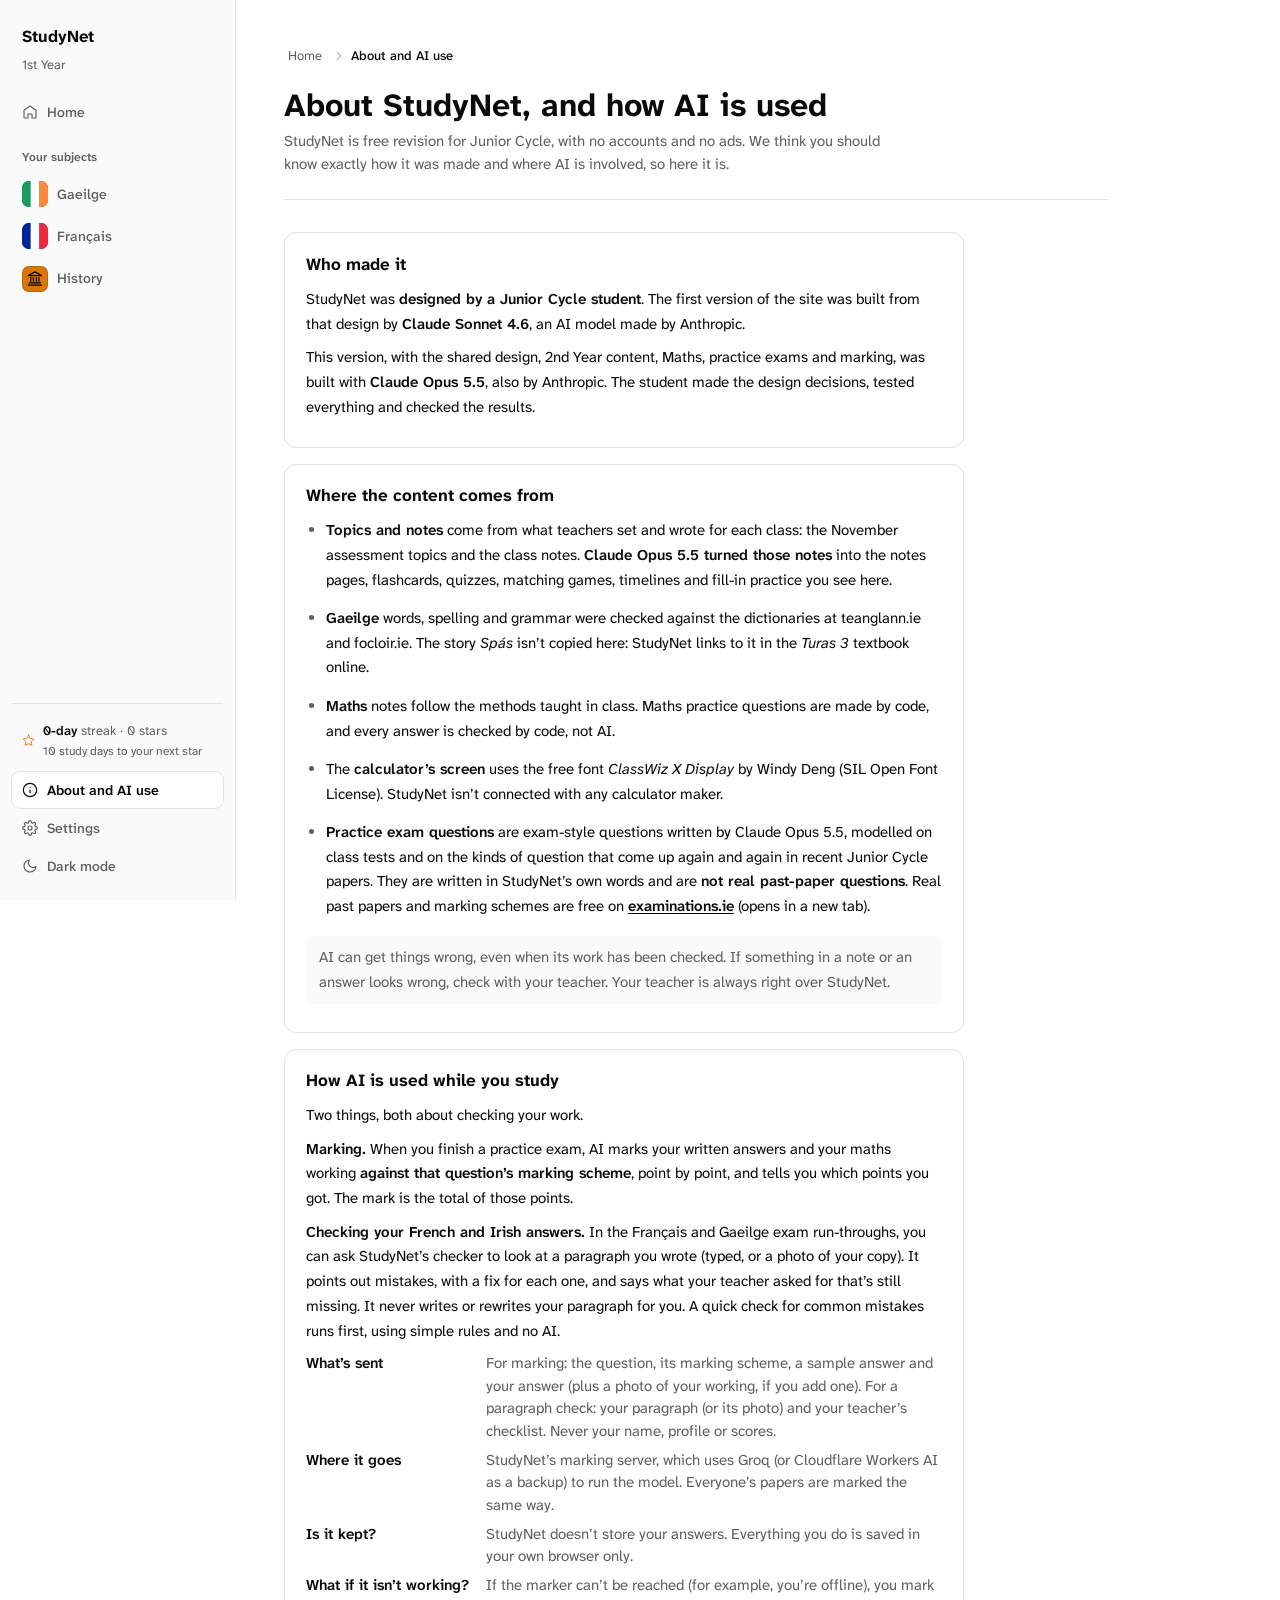
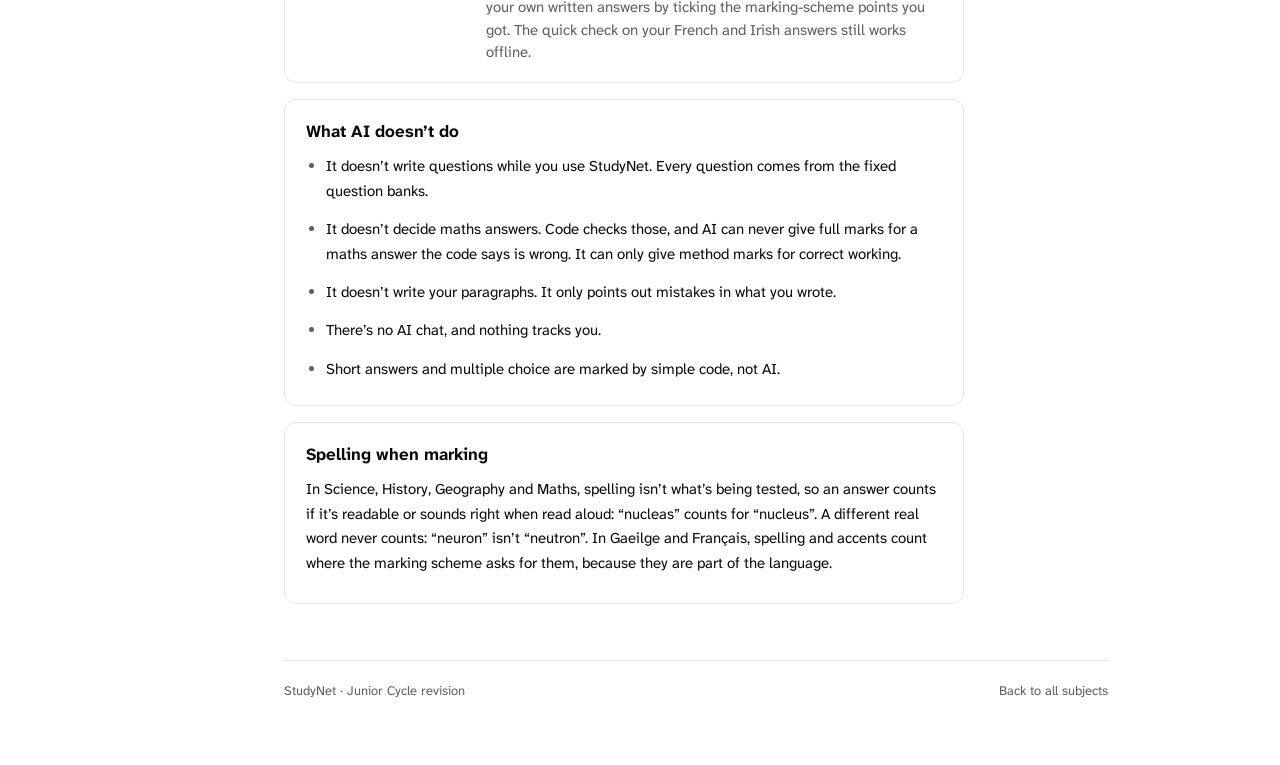
==== about.html @ ca3cd3a5 "Practice: clearing a box forgets its saved answer; clearer binse tosaigh hint Co-Authored-By: Claude" ====
<!DOCTYPE html>
<html lang="en">
<head>
<meta charset="UTF-8">
<meta name="viewport" content="width=device-width,initial-scale=1,viewport-fit=cover">
<title>About and AI use · StudyNet</title>
<meta name="description" content="Who made StudyNet, where its content comes from, and exactly how AI was and is used.">
<link rel="manifest" href="manifest.json">
<link rel="icon" type="image/png" sizes="192x192" href="icons/icon-192.png">
<link rel="apple-touch-icon" href="icons/apple-touch-icon.png">
<meta name="theme-color" content="#ffffff">
<meta name="apple-mobile-web-app-capable" content="yes">
<meta name="apple-mobile-web-app-status-bar-style" content="default">
<link rel="preconnect" href="https://fonts.googleapis.com">
<link rel="preconnect" href="https://fonts.gstatic.com" crossorigin>
<link href="https://fonts.googleapis.com/css2?family=Atkinson+Hyperlegible+Next:wght@400..700&display=swap" rel="stylesheet">
<link rel="stylesheet" href="app.css?v=44">
<script src="shared.js?v=44"></script>
</head>
<body>
<noscript><p style="padding:2rem">StudyNet needs JavaScript to run.</p></noscript>
<main class="main" id="main"><div class="page">
  <nav class="crumbs" aria-label="Breadcrumb"><a href="index.html">Home</a><svg class="icon sep" aria-hidden="true"><use href="#i-chevron-right"/></svg><span aria-current="page">About and AI use</span></nav>
  <header class="ph"><h1>About StudyNet, and how AI is used</h1>
    <p>StudyNet is free revision for Junior Cycle, with no accounts and no ads. We think you should know exactly how it was made and where AI is involved, so here it is.</p></header>

  <div class="notes about">
    <section class="note"><h2>Who made it</h2>
      <p>StudyNet was <b>designed by a Junior Cycle student</b>. The first version of the site was built from that design by <b>Claude Sonnet 4.6</b>, an AI model made by Anthropic.</p>
      <p>This version, with the shared design, 2nd Year content, Maths, practice exams and marking, was built with <b>Claude Opus 5.5</b>, also by Anthropic. The student made the design decisions, tested everything and checked the results.</p>
    </section>

    <section class="note"><h2>Where the content comes from</h2>
      <ul>
        <li><b>Topics and notes</b> come from what teachers set and wrote for each class: the November assessment topics and the class notes. <b>Claude Opus 5.5 turned those notes</b> into the notes pages, flashcards, quizzes, matching games, timelines and fill-in practice you see here.</li>
        <li><b>Gaeilge</b> words, spelling and grammar were checked against the dictionaries at teanglann.ie and focloir.ie. The story <i>Spás</i> isn’t copied here: StudyNet links to it in the <i>Turas 3</i> textbook online.</li>
        <li><b>Maths</b> notes follow the methods taught in class. Maths practice questions are made by code, and every answer is checked by code, not AI.</li>
        <li>The <b>calculator’s screen</b> uses the free font <i>ClassWiz X Display</i> by Windy Deng (SIL Open Font License). StudyNet isn’t connected with any calculator maker.</li>
        <li><b>Practice exam questions</b> are exam-style questions written by Claude Opus 5.5, modelled on class tests and on the kinds of question that come up again and again in recent Junior Cycle papers. They are written in StudyNet’s own words and are <b>not real past-paper questions</b>. Real past papers and marking schemes are free on <a href="https://www.examinations.ie/exammaterialarchive/" target="_blank" rel="noopener">examinations.ie</a> (opens in a new tab).</li>
      </ul>
      <p class="tip">AI can get things wrong, even when its work has been checked. If something in a note or an answer looks wrong, check with your teacher. Your teacher is always right over StudyNet.</p>
    </section>

    <section class="note"><h2>How AI is used while you study</h2>
      <p>Two things, both about checking your work.</p>
      <p><b>Marking.</b> When you finish a practice exam, AI marks your written answers and your maths working <b>against that question’s marking scheme</b>, point by point, and tells you which points you got. The mark is the total of those points.</p>
      <p><b>Checking your French and Irish answers.</b> In the Français and Gaeilge exam run-throughs, you can ask StudyNet’s checker to look at a paragraph you wrote (typed, or a photo of your copy). It points out mistakes, with a fix for each one, and says what your teacher asked for that’s still missing. It never writes or rewrites your paragraph for you. A quick check for common mistakes runs first, using simple rules and no AI.</p>
      <dl class="kv">
        <dt>What’s sent</dt><dd>For marking: the question, its marking scheme, a sample answer and your answer (plus a photo of your working, if you add one). For a paragraph check: your paragraph (or its photo) and your teacher’s checklist. Never your name, profile or scores.</dd>
        <dt>Where it goes</dt><dd>StudyNet’s marking server, which uses Groq (or Cloudflare Workers AI as a backup) to run the model. Everyone’s papers are marked the same way.</dd>
        <dt>Is it kept?</dt><dd>StudyNet doesn’t store your answers. Everything you do is saved in your own browser only.</dd>
        <dt>What if it isn’t working?</dt><dd>If the marker can’t be reached (for example, you’re offline), you mark your own written answers by ticking the marking-scheme points you got. The quick check on your French and Irish answers still works offline.</dd>
      </dl>
    </section>

    <section class="note"><h2>What AI doesn’t do</h2>
      <ul>
        <li>It doesn’t write questions while you use StudyNet. Every question comes from the fixed question banks.</li>
        <li>It doesn’t decide maths answers. Code checks those, and AI can never give full marks for a maths answer the code says is wrong. It can only give method marks for correct working.</li>
        <li>It doesn’t write your paragraphs. It only points out mistakes in what you wrote.</li>
        <li>There’s no AI chat, and nothing tracks you.</li>
        <li>Short answers and multiple choice are marked by simple code, not AI.</li>
      </ul>
    </section>

    <section class="note"><h2>Spelling when marking</h2>
      <p>In Science, History, Geography and Maths, spelling isn’t what’s being tested, so an answer counts if it’s readable or sounds right when read aloud: “nucleas” counts for “nucleus”. A different real word never counts: “neuron” isn’t “neutron”. In Gaeilge and Français, spelling and accents count where the marking scheme asks for them, because they are part of the language.</p>
    </section>
  </div>

  <footer class="foot"><span>StudyNet · Junior Cycle revision</span><a href="index.html">Back to all subjects</a></footer>
</div></main>
<script>
  SN.mountShell('about');
</script>
</body>
</html>
---- app.css ----
/* StudyNet — the one stylesheet for every page.
   Monochrome UI with one colour per subject, Atkinson Hyperlegible Next, light + dark. Smallest text is .75rem (12px).
   Sections: tokens · base · shell · page header · rows · controls · activities · dialogs · responsive */

/* ── Tokens ──────────────────────────────────────────────────── */
:root{
  --bg:#fff;--fg:#0a0a0a;--muted:#5f5f5f;--border:#e4e4e4;--hover:#f4f4f4;--panel:#fafafa;
  --star:#f97316;--danger:#a30000;--line:#8c8c8c;
  --radius:8px;--radius-lg:12px;
  --font:"Atkinson Hyperlegible Next","Atkinson Hyperlegible",system-ui,-apple-system,"Segoe UI",sans-serif;
  --sc:var(--fg);--sc-ink:var(--bg);--sc-line:var(--sc);
  --sb:236px;
  color-scheme:light;
}
@media(prefers-color-scheme:dark){:root{
  --bg:#000;--fg:#f5f5f5;--muted:#9a9a9a;--border:#2a2a2a;--hover:#161616;--panel:#101010;--danger:#ff8a80;--line:#6e6e6e;color-scheme:dark;
}}
html.theme-light{--bg:#fff;--fg:#0a0a0a;--muted:#5f5f5f;--border:#e4e4e4;--hover:#f4f4f4;--panel:#fafafa;--danger:#a30000;--line:#8c8c8c;color-scheme:light;}
html.theme-dark{--bg:#000;--fg:#f5f5f5;--muted:#9a9a9a;--border:#2a2a2a;--hover:#161616;--panel:#101010;--danger:#ff8a80;--line:#6e6e6e;color-scheme:dark;}

/* ── Base ────────────────────────────────────────────────────── */
*,*::before,*::after{box-sizing:border-box;margin:0;padding:0;}
html{-webkit-text-size-adjust:100%;}
body{font-family:var(--font);background:var(--bg);color:var(--fg);min-height:100vh;display:flex;font-size:1rem;line-height:1.5;
  -webkit-font-smoothing:antialiased;}
button,input,select{font:inherit;color:inherit;}
button{cursor:pointer;background:none;border:none;}
a{color:inherit;text-decoration:none;}
::selection{background:var(--fg);color:var(--bg);}
.hidden{display:none!important;}
.sr-only{position:absolute;width:1px;height:1px;overflow:hidden;clip:rect(0 0 0 0);white-space:nowrap;}
.icon{width:1em;height:1em;display:inline-block;vertical-align:-.125em;flex-shrink:0;}
.ico{width:1em;height:1em;display:inline-block;vertical-align:-.15em;flex-shrink:0;fill:none;stroke:currentColor;stroke-width:2;stroke-linecap:round;stroke-linejoin:round;}
.num{font-variant-numeric:tabular-nums;}
a:focus-visible,button:focus-visible,[role="button"]:focus-visible,[tabindex]:focus-visible,select:focus-visible,input[type="checkbox"]:focus-visible{
  outline:2px solid var(--fg);outline-offset:2px;border-radius:var(--radius);}
.row:focus-visible,.tab:focus-visible{outline-offset:-3px;}
.overlay.full .dialog{padding:4px;}
@media(prefers-reduced-motion:reduce){*,*::before,*::after{animation-duration:.01ms!important;animation-iteration-count:1!important;transition-duration:.01ms!important;scroll-behavior:auto!important;}}

/* ── Shell: sidebar (desktop) + top bar (mobile) ────────────── */
.sb{width:var(--sb);flex-shrink:0;position:sticky;top:0;height:100vh;overflow-y:auto;
  background:var(--panel);border-right:1px solid var(--border);display:flex;flex-direction:column;padding:1.25rem .75rem 1rem;}
.sb-logo{display:block;font-weight:700;font-size:1.05rem;padding:.25rem .6rem;}
.sb-meta{font-size:.8125rem;color:var(--muted);padding:0 .6rem;margin-top:.1rem;}
.sb-nav{display:flex;flex-direction:column;gap:2px;margin-top:1.25rem;}
.sb-label{font-size:.75rem;font-weight:600;color:var(--muted);padding:1rem .6rem .35rem;}
.sb-link{display:flex;align-items:center;gap:.6rem;width:100%;padding:.45rem .6rem;border-radius:var(--radius);
  font-size:.875rem;font-weight:500;color:var(--muted);text-align:left;transition:background .15s,color .15s;min-height:36px;}
.sb-link:hover{background:var(--hover);color:var(--fg);}
.sb-link[aria-current="page"]{background:var(--bg);color:var(--fg);font-weight:600;box-shadow:0 0 0 1px var(--border);}
.sb-link .icon{width:16px;height:16px;}
.sb-link .sb-pct{margin-left:auto;font-size:.8125rem;color:var(--muted);font-weight:500;}
.sb-spacer{flex:1;min-height:1.5rem;}
.sb-foot{display:flex;flex-direction:column;gap:2px;border-top:1px solid var(--border);padding-top:.75rem;}
.sb-streak{display:flex;align-items:center;gap:.55rem;padding:.35rem .6rem .6rem;font-size:.8125rem;color:var(--muted);}
.sb-streak b{color:var(--fg);font-weight:600;}
.star{color:var(--star);}
.logo{--s:26px;width:var(--s);height:var(--s);border-radius:7px;flex-shrink:0;display:inline-flex;align-items:center;justify-content:center;
  background:var(--sc);color:var(--sc-ink);overflow:hidden;box-shadow:inset 0 0 0 1px color-mix(in srgb,var(--fg) 14%,transparent);}
.logo .icon{width:68%;height:68%;}
.logo .flag{width:100%;height:100%;display:block;}
.logo.md{--s:38px;border-radius:9px;}
.logo.lg{--s:46px;border-radius:11px;}

/* One colour per subject. It marks the subject's logo, progress bars, active tab, selected pill and year switch. */
[data-sc]{--sc-line:var(--sc);}
[data-sc="irish"]{--sc:#169b62;--sc-ink:#000;--sc-line:#12804f;}
[data-sc="french"]{--sc:#2343b5;--sc-ink:#fff;}
[data-sc="history"]{--sc:#d97706;--sc-ink:#000;}
[data-sc="geography"]{--sc:#5c9e1f;--sc-ink:#000;--sc-line:#4a8418;}
[data-sc="science"]{--sc:#1565d8;--sc-ink:#fff;}
[data-sc="maths"]{--sc:#d62f3a;--sc-ink:#fff;}
[data-sc="english"]{--sc:#f2ad1d;--sc-ink:#000;--sc-line:#b97f00;}
[data-sc="german"]{--sc:#1a1a1a;--sc-ink:#fff;}
[data-sc="spanish"]{--sc:#c60b1e;--sc-ink:#fff;}
[data-sc="business"]{--sc:#6a3fd6;--sc-ink:#fff;}
@media(prefers-color-scheme:dark){html:not(.theme-light) [data-sc="irish"],html:not(.theme-light)[data-sc="irish"]{--sc:#3cc98a;}
  html:not(.theme-light) [data-sc="french"],html:not(.theme-light)[data-sc="french"]{--sc:#7891f2;--sc-ink:#000;}
  html:not(.theme-light) [data-sc="history"],html:not(.theme-light)[data-sc="history"]{--sc:#f59e2b;}
  html:not(.theme-light) [data-sc="geography"],html:not(.theme-light)[data-sc="geography"]{--sc:#8bcf45;}
  html:not(.theme-light) [data-sc="science"],html:not(.theme-light)[data-sc="science"]{--sc:#4b93f2;--sc-ink:#000;}
  html:not(.theme-light) [data-sc="maths"],html:not(.theme-light)[data-sc="maths"]{--sc:#f0656d;--sc-ink:#000;}
  html:not(.theme-light) [data-sc="english"],html:not(.theme-light)[data-sc="english"]{--sc:#f6c445;}
  html:not(.theme-light) [data-sc="german"],html:not(.theme-light)[data-sc="german"]{--sc:#dcdcdc;--sc-ink:#000;}
  html:not(.theme-light) [data-sc="spanish"],html:not(.theme-light)[data-sc="spanish"]{--sc:#f0656d;--sc-ink:#000;}
  html:not(.theme-light) [data-sc="business"],html:not(.theme-light)[data-sc="business"]{--sc:#a68cf7;--sc-ink:#000;}
  html:not(.theme-light) [data-sc],html:not(.theme-light)[data-sc]{--sc-line:var(--sc);}}
html.theme-dark [data-sc="irish"],html.theme-dark[data-sc="irish"]{--sc:#3cc98a;}
html.theme-dark [data-sc="french"],html.theme-dark[data-sc="french"]{--sc:#7891f2;--sc-ink:#000;}
html.theme-dark [data-sc="history"],html.theme-dark[data-sc="history"]{--sc:#f59e2b;}
html.theme-dark [data-sc="geography"],html.theme-dark[data-sc="geography"]{--sc:#8bcf45;}
html.theme-dark [data-sc="science"],html.theme-dark[data-sc="science"]{--sc:#4b93f2;--sc-ink:#000;}
html.theme-dark [data-sc="maths"],html.theme-dark[data-sc="maths"]{--sc:#f0656d;--sc-ink:#000;}
html.theme-dark [data-sc="english"],html.theme-dark[data-sc="english"]{--sc:#f6c445;}
html.theme-dark [data-sc="german"],html.theme-dark[data-sc="german"]{--sc:#dcdcdc;--sc-ink:#000;}
html.theme-dark [data-sc="spanish"],html.theme-dark[data-sc="spanish"]{--sc:#f0656d;--sc-ink:#000;}
html.theme-dark [data-sc="business"],html.theme-dark[data-sc="business"]{--sc:#a68cf7;--sc-ink:#000;}
html.theme-dark [data-sc],html.theme-dark[data-sc]{--sc-line:var(--sc);}

.topbar{display:none;position:sticky;top:0;z-index:50;background:var(--bg);border-bottom:1px solid var(--border);
  padding:.6rem 1rem;align-items:center;justify-content:space-between;gap:.5rem;padding-top:max(.6rem,env(safe-area-inset-top));}
.topbar .sb-logo{padding:.25rem 0;}
.topbar-btns{display:flex;gap:.25rem;align-items:center;}
.icon-btn{display:inline-flex;align-items:center;justify-content:center;width:40px;height:40px;border-radius:var(--radius);color:var(--fg);transition:background .15s;}
.icon-btn:hover{background:var(--hover);}
.icon-btn .icon{width:19px;height:19px;}

/* ── Main column ─────────────────────────────────────────────── */
.main{flex:1;min-width:0;}
.page{max-width:920px;padding:2.25rem 3rem max(4rem,env(safe-area-inset-bottom));}
.foot{margin-top:3.5rem;padding-top:1.25rem;border-top:1px solid var(--border);font-size:.8125rem;color:var(--muted);display:flex;justify-content:space-between;gap:.5rem;flex-wrap:wrap;}

/* ── Page header ─────────────────────────────────────────────── */
.crumbs{display:flex;align-items:center;flex-wrap:wrap;gap:.35rem;font-size:.8125rem;color:var(--muted);margin-bottom:.75rem;min-height:40px;}
.crumbs a,.crumbs button{color:var(--muted);border-radius:6px;padding:0 .25rem;min-height:40px;display:inline-flex;align-items:center;}
.crumbs a:hover,.crumbs button:hover{color:var(--fg);text-decoration:underline;text-underline-offset:3px;}
.crumbs [aria-current]{color:var(--fg);font-weight:500;}
.crumbs .sep{width:14px;height:14px;opacity:.6;}
.ph{padding-bottom:1.5rem;border-bottom:1px solid var(--border);margin-bottom:2rem;}
.ph h1{font-size:2rem;font-weight:700;line-height:1.15;text-wrap:balance;}
.ph-title{display:flex;align-items:center;gap:.8rem;}
.ph p{color:var(--muted);margin-top:.35rem;font-size:.9375rem;max-width:62ch;}
.ph-row{display:flex;flex-wrap:wrap;gap:.5rem;align-items:center;margin-top:1rem;}
.chip{display:inline-flex;align-items:center;gap:.35rem;font-size:.8125rem;padding:.3rem .7rem;border-radius:6px;background:var(--hover);color:var(--muted);}
.chip b{color:var(--fg);font-weight:600;}
.seg{display:inline-flex;border:1px solid var(--border);border-radius:99px;padding:2px;gap:2px;}
.seg button{font-size:.8125rem;font-weight:500;color:var(--muted);padding:.25rem .85rem;border-radius:99px;transition:background .15s,color .15s;min-height:36px;}
.seg button:hover{color:var(--fg);}
.seg button[aria-pressed="true"]{background:var(--sc);color:var(--sc-ink);}
.exam{margin-top:1rem;font-size:.875rem;line-height:1.55;display:flex;gap:.5rem;align-items:flex-start;max-width:68ch;}
.exam .icon{width:16px;height:16px;margin-top:.15rem;}
.exam b{font-weight:600;}
.h2{font-size:1.125rem;font-weight:700;margin-bottom:.85rem;display:flex;align-items:baseline;justify-content:space-between;gap:.75rem;flex-wrap:wrap;}
.h2 small{font-size:.8125rem;font-weight:400;color:var(--muted);}
.section+.section{margin-top:2.75rem;}

/* Notice */
.notice{display:flex;gap:.65rem;align-items:flex-start;border:1px solid var(--border);background:var(--panel);border-radius:var(--radius);padding:.8rem 1rem;margin-bottom:1.5rem;font-size:.875rem;line-height:1.55;color:var(--muted);}
.notice b{color:var(--fg);font-weight:600;}
.notice .link{color:var(--fg);text-decoration:underline;text-underline-offset:2px;}
.notice .icon{width:17px;height:17px;flex-shrink:0;margin-top:.15rem;color:var(--fg);}

/* ── Rows (subjects, topics) ─────────────────────────────────── */
.rows{border:1px solid var(--border);border-radius:var(--radius-lg);overflow:hidden;}
.row{display:flex;align-items:center;gap:1rem;width:100%;padding:1rem 1.1rem;text-align:left;background:var(--bg);transition:background .15s;}
.row+.row{border-top:1px solid var(--border);}
a.row:hover,button.row:hover{background:var(--hover);}
.row-ic{width:36px;height:36px;border-radius:var(--radius);border:1px solid var(--border);display:flex;align-items:center;justify-content:center;flex-shrink:0;background:var(--bg);}
.row-ic .icon{width:18px;height:18px;}
.row-body{flex:1;min-width:0;}
.row-title{font-weight:600;font-size:.9375rem;display:flex;align-items:baseline;gap:.5rem;flex-wrap:wrap;}
.row-title small{font-weight:400;color:var(--muted);font-size:.8125rem;}
.row-desc{font-size:.8125rem;color:var(--muted);margin-top:.15rem;line-height:1.45;}
.row-tags{display:flex;gap:.3rem;flex-wrap:wrap;margin-top:.45rem;}
.tag{font-size:.8125rem;font-weight:500;padding:.05rem .45rem;border-radius:4px;background:var(--hover);color:var(--muted);}
.row-end{display:flex;flex-direction:column;align-items:flex-end;gap:.35rem;flex-shrink:0;min-width:96px;}
.row-score{font-size:.8125rem;color:var(--muted);white-space:nowrap;}
.row-score b{color:var(--fg);font-weight:600;}
.bar{width:96px;height:4px;border-radius:99px;background:var(--border);overflow:hidden;}
.bar>i{display:block;height:100%;background:var(--sc-line);border-radius:99px;}
.row-chev{width:16px;height:16px;color:var(--muted);flex-shrink:0;}
.row-meta{display:none;font-size:.8125rem;color:var(--muted);margin-top:.35rem;}
.row-meta b{color:var(--fg);font-weight:600;}
.row.featured{background:var(--fg);color:var(--bg);border-radius:var(--radius-lg);border:1px solid var(--fg);}
.row.featured:hover{background:var(--fg);opacity:.92;}
.row.featured .row-desc,.row.featured .row-chev{color:var(--bg);opacity:.72;}
.row.featured .row-ic{background:transparent;border-color:color-mix(in srgb,var(--bg) 35%,transparent);}
.muted-line{font-size:.8125rem;color:var(--muted);margin-top:.85rem;line-height:1.55;}
.muted-line b{color:var(--fg);font-weight:500;}
.muted-line .link{color:var(--fg);text-decoration:underline;text-underline-offset:2px;}

/* ── Controls ────────────────────────────────────────────────── */
.btn{display:inline-flex;align-items:center;justify-content:center;gap:.4rem;padding:.5rem 1rem;min-height:40px;border-radius:var(--radius);
  border:1px solid var(--border);background:var(--bg);color:var(--fg);font-size:.875rem;font-weight:500;transition:background .15s,opacity .15s;}
.btn:hover{background:var(--hover);}
.btn.primary{background:var(--fg);color:var(--bg);border-color:var(--fg);font-weight:600;}
.btn.primary:hover{opacity:.85;}
.btn.block{width:100%;}
.btn:disabled{opacity:.35;cursor:default;}
.btn.danger{color:var(--danger);border-color:currentColor;}
.btn.danger.primary{background:var(--danger);color:var(--bg);border-color:var(--danger);}
.btn .icon,.btn .ico{width:16px;height:16px;}
.pills{display:flex;gap:.45rem;flex-wrap:wrap;margin-bottom:1.25rem;}
.pill{font-size:.8125rem;font-weight:500;padding:.35rem .8rem;border-radius:99px;border:1px solid var(--border);color:var(--muted);transition:background .15s,color .15s,border-color .15s;min-height:40px;}
.pill:hover{background:var(--hover);color:var(--fg);}
.pill[aria-pressed="true"]{background:var(--sc);color:var(--sc-ink);border-color:var(--sc);}
.tabs{display:flex;gap:.25rem;border-bottom:1px solid var(--border);margin-bottom:1.5rem;overflow-x:auto;scrollbar-width:none;}
.tabs::-webkit-scrollbar{display:none;}
.tab{display:inline-flex;align-items:center;gap:.45rem;padding:.6rem .8rem;font-size:.875rem;font-weight:500;color:var(--muted);
  border-bottom:3px solid transparent;margin-bottom:-1px;white-space:nowrap;transition:color .15s,border-color .15s;}
.tab:hover{color:var(--fg);}
.tab[aria-selected="true"]{color:var(--fg);border-bottom-color:var(--sc-line);font-weight:600;}
.tab .icon{width:16px;height:16px;}
.field{margin-bottom:1rem;}
.field>label,.field-label{display:block;font-size:.8125rem;font-weight:500;color:var(--muted);margin-bottom:.35rem;}
.input{width:100%;padding:.6rem .8rem;border:1px solid var(--line);border-radius:var(--radius);background:var(--bg);font-size:.9375rem;min-height:42px;}
.input:focus{outline:none;border-color:var(--fg);}
select.input{appearance:auto;cursor:pointer;}
.choice{display:grid;grid-template-columns:repeat(3,1fr);gap:.4rem;}
.choice button{border:1px solid var(--border);border-radius:var(--radius);padding:.55rem .3rem;font-size:.875rem;font-weight:500;line-height:1.25;min-height:42px;transition:background .15s,border-color .15s;}
.choice button:hover:not(:disabled){background:var(--hover);}
.choice button[aria-pressed="true"]{background:var(--fg);color:var(--bg);border-color:var(--fg);}
.choice button:disabled{color:var(--muted);border-style:dashed;cursor:not-allowed;}
.choice small{display:block;font-size:.75rem;font-weight:400;opacity:.8;}

/* ── Activity picker (step 2) ────────────────────────────────── */
.acts{display:grid;grid-template-columns:repeat(auto-fill,minmax(180px,1fr));gap:.75rem;}
.act{display:flex;flex-direction:column;align-items:flex-start;gap:.5rem;padding:1.1rem;border-radius:var(--radius-lg);border:1px solid var(--border);
  text-align:left;transition:background .15s,border-color .15s;min-height:118px;}
.act:hover:not(:disabled){background:var(--hover);border-color:var(--fg);}
.act:disabled{opacity:.4;cursor:default;}
.act .icon{width:22px;height:22px;}
.act-name{font-weight:600;font-size:.9375rem;margin-top:auto;}
.act-count{font-size:.8125rem;color:var(--muted);}

/* ── Flashcards ──────────────────────────────────────────────── */
.fc-wrap{max-width:460px;}
.progress{height:3px;border-radius:99px;background:var(--border);margin-bottom:1.25rem;overflow:hidden;}
.progress>i{display:block;height:100%;background:var(--sc-line);border-radius:99px;transition:width .3s ease;}
.fc-scene{width:100%;aspect-ratio:16/10;perspective:1000px;cursor:pointer;margin-bottom:1.1rem;border-radius:var(--radius-lg);}
.fc-card{width:100%;height:100%;position:relative;transform-style:preserve-3d;transition:transform .5s cubic-bezier(.4,0,.2,1);}
.fc-card.flipped{transform:rotateY(180deg);}
.fc-face{position:absolute;inset:0;display:flex;flex-direction:column;align-items:center;justify-content:center;gap:.5rem;
  border-radius:var(--radius-lg);border:1px solid var(--border);backface-visibility:hidden;-webkit-backface-visibility:hidden;padding:1.25rem 1.5rem;text-align:center;overflow:auto;}
.fc-front{background:var(--bg);}
.fc-back{background:var(--panel);transform:rotateY(180deg);}
.fc-main{font-size:1.625rem;font-weight:700;line-height:1.25;}
.fc-front .fc-main.long{font-size:1.2rem;}
.fc-back .fc-main{font-size:1.0625rem;font-weight:600;white-space:pre-line;line-height:1.55;letter-spacing:0;}
.fc-sub{font-size:.875rem;color:var(--muted);}
.fc-hint{font-size:.75rem;color:var(--muted);margin-top:.35rem;}
.fc-controls{display:flex;gap:.5rem;align-items:center;justify-content:center;flex-wrap:wrap;}
.fc-counter{font-size:.8125rem;color:var(--muted);min-width:56px;text-align:center;}

/* ── Quiz ────────────────────────────────────────────────────── */
.quiz{max-width:680px;border:1px solid var(--border);border-radius:var(--radius-lg);overflow:hidden;}
.quiz-head{padding:.8rem 1.1rem;display:flex;justify-content:space-between;align-items:center;gap:.5rem;font-size:.8125rem;}
.quiz-head b{font-weight:600;}
.quiz-head span{color:var(--muted);}
.quiz .progress{margin:0;border-radius:0;height:2px;}
.quiz-body{padding:1.25rem 1.1rem;}
.quiz-q{font-size:1.0625rem;font-weight:500;margin-bottom:1.1rem;line-height:1.5;}
.quiz-q em{color:var(--muted);font-size:.92em;}
.opts{display:grid;grid-template-columns:1fr 1fr;gap:.55rem;}
.opt{padding:.7rem .9rem;border-radius:var(--radius);border:1px solid var(--border);font-size:.9375rem;font-weight:500;text-align:left;line-height:1.35;min-height:46px;
  transition:background .15s,color .15s,border-color .15s;}
.opt:hover:not(:disabled){background:var(--hover);}
.opt.correct{background:var(--fg);color:var(--bg);border-color:var(--fg);animation:pop .3s ease;}
.opt.wrong{opacity:.35;text-decoration:line-through;}
.opt:disabled{cursor:default;}
.quiz-foot{padding:.8rem 1.1rem;border-top:1px solid var(--border);display:flex;align-items:center;justify-content:space-between;gap:.75rem;min-height:58px;}
.quiz-fb{font-size:.875rem;}
.quiz-fb.bad{color:var(--muted);}
.result{padding:2.25rem 1.25rem;text-align:center;}
.result h3{font-size:1.75rem;font-weight:700;}
.result p{color:var(--muted);font-size:.9375rem;margin:.35rem 0 1.25rem;}

/* ── Match ───────────────────────────────────────────────────── */
.match{max-width:680px;display:grid;grid-template-columns:1fr 1fr;gap:.55rem;}
.match-col{display:flex;flex-direction:column;gap:.45rem;}
.match-h{font-size:.75rem;font-weight:600;color:var(--muted);padding:0 .2rem .1rem;}
.mt{padding:.65rem .9rem;border-radius:var(--radius);border:1px solid var(--border);font-size:.9375rem;font-weight:500;text-align:left;line-height:1.35;min-height:44px;
  transition:background .15s,color .15s,border-color .15s;}
.mt:hover:not(:disabled){background:var(--hover);}
.mt.selected{background:var(--fg);color:var(--bg);border-color:var(--fg);}
.mt.matched{opacity:.3;text-decoration:line-through;}
.mt.wrong{animation:shake .35s ease;}
.done{margin-top:1.25rem;padding:1rem;border-radius:var(--radius-lg);background:var(--panel);border:1px solid var(--border);font-size:.9375rem;font-weight:600;
  display:flex;gap:.75rem;align-items:center;justify-content:center;flex-wrap:wrap;max-width:680px;}

/* ── Timeline ────────────────────────────────────────────────── */
.tl-status{display:flex;justify-content:space-between;align-items:center;margin-bottom:1rem;flex-wrap:wrap;gap:.4rem;font-size:.8125rem;color:var(--muted);}
.tl-visual{position:relative;overflow-x:auto;margin-bottom:1.5rem;padding-bottom:.75rem;}
.tl-nodes{display:flex;position:relative;min-width:100%;justify-content:space-between;align-items:flex-start;gap:.4rem;}
.tl-nodes::before{content:"";position:absolute;left:0;right:0;top:101px;height:2px;background:var(--border);}
.tl-node{display:flex;flex-direction:column;align-items:center;gap:.35rem;min-width:100px;flex:1;position:relative;}
.tl-drop{height:88px;overflow:hidden;width:100%;max-width:136px;border:1.5px dashed var(--border);border-radius:var(--radius);padding:.4rem;
  display:flex;align-items:center;justify-content:center;font-size:.75rem;color:var(--muted);text-align:center;line-height:1.3;transition:background .15s,border-color .15s;}
.tl-drop.drag-over,.tl-nodes.picking .tl-drop:not(.filled){border-color:var(--fg);}
.tl-drop.drag-over{background:var(--hover);border-style:solid;}
.tl-drop.filled{border-style:solid;border-color:var(--fg);background:var(--fg);color:var(--bg);font-weight:600;cursor:default;}
.tl-drop.wrong{animation:shake .35s ease;}
.tl-dot{width:12px;height:12px;border-radius:50%;background:var(--bg);border:2px solid var(--fg);position:relative;}
.tl-node.filled .tl-dot{background:var(--fg);}
.tl-year{font-size:.8125rem;font-weight:700;color:var(--muted);white-space:nowrap;}
.tl-tray-label{font-size:.8125rem;font-weight:600;color:var(--muted);margin-bottom:.5rem;}
.tl-tray{display:flex;flex-wrap:wrap;gap:.5rem;min-height:60px;border:1px dashed var(--border);border-radius:var(--radius-lg);padding:.75rem;}
.tl-card{text-align:left;padding:.5rem .75rem;border:1px solid var(--border);border-radius:var(--radius);background:var(--bg);font-size:.875rem;line-height:1.35;cursor:grab;user-select:none;max-width:230px;transition:opacity .2s,background .15s;}
.tl-card:hover{background:var(--hover);}
.tl-card.dragging{opacity:.4;cursor:grabbing;}
.tl-card.placed{display:none;}
.tl-card[aria-pressed="true"]{border-color:var(--fg);background:var(--fg);color:var(--bg);}

/* ── Practice ────────────────────────────────────────────────── */
.prac-top{display:flex;align-items:center;gap:.6rem;flex-wrap:wrap;margin-bottom:1.25rem;}
.prac-intro{font-size:.9375rem;color:var(--muted);flex:1 1 100%;}
.prac-count{font-size:.8125rem;color:var(--muted);}
.prac-q{display:flex;align-items:baseline;gap:.4rem;flex-wrap:wrap;font-size:1rem;line-height:2;padding:.2rem 0;}
.prac-num{font-size:.8125rem;color:var(--muted);min-width:1.5rem;}
.prac-hint{font-size:.875rem;color:var(--muted);font-style:italic;}
.prac-inp{border:none;border-bottom:2px solid var(--line);min-height:36px;background:transparent;font-size:1rem;padding:.1rem .25rem;width:130px;outline:none;transition:border-color .2s;}
.prac-inp.wide{width:210px;}
.prac-inp:focus{border-bottom-color:var(--fg);}
.prac-inp.ok{border-bottom-color:var(--fg);font-weight:600;}
.inp-wrap{display:inline-flex;align-items:baseline;gap:.3rem;white-space:nowrap;max-width:100%;}
.tbl .inp-wrap{display:flex;}
.prac-tick{display:inline-flex;align-items:center;color:var(--fg);}
.prac-tick .ico{width:16px;height:16px;}
.prac-inp.err{animation:shake .35s ease;border-bottom-color:var(--muted);}
.prac-ans{font-size:.8125rem;color:var(--muted);}
.prac-ans b{color:var(--fg);font-weight:600;}
.rule-box{background:var(--panel);border:1px solid var(--border);border-radius:var(--radius);padding:.85rem 1rem;font-size:.875rem;line-height:1.7;margin-bottom:1rem;}
.ref-wrap{display:none;margin-bottom:1.25rem;}
.ref-wrap.open{display:block;}
.tbl-wrap{overflow-x:auto;}
.tbl{border-collapse:collapse;font-size:.9375rem;width:100%;}
.tbl th,.tbl td{border:1px solid var(--border);padding:.5rem .7rem;text-align:left;vertical-align:middle;}
.tbl thead th{background:var(--panel);font-weight:600;font-size:.8125rem;}
.tbl tbody th{font-weight:600;}
.tbl td.dim{color:var(--muted);font-size:.875rem;}
.tbl .prac-inp{width:100%;min-width:72px;font-size:.9375rem;}
.tbl.ref{font-size:.875rem;}

/* ── Notes ───────────────────────────────────────────────────── */
.notes{max-width:680px;}
.note{border:1px solid var(--border);border-radius:var(--radius-lg);padding:1.15rem 1.3rem;margin-bottom:1rem;}
.note h3,.note h2{font-size:1.0625rem;font-weight:700;margin-bottom:.6rem;}
.note p{font-size:.9375rem;line-height:1.65;margin-bottom:.55rem;}
.note ul,.note ol{padding-left:1.25rem;font-size:.9375rem;line-height:1.65;}
.note li{margin-bottom:.35rem;}
.note li::marker{color:var(--muted);}
.note b{font-weight:600;}
.note a{color:var(--fg);text-decoration:underline;text-underline-offset:3px;font-weight:600;}
.kv{display:grid;grid-template-columns:minmax(130px,max-content) 1fr;gap:.4rem 1.1rem;font-size:.9375rem;line-height:1.5;}
.kv dt{font-weight:600;}
.kv dd{color:var(--muted);}
.tip{font-size:.875rem;color:var(--muted);background:var(--panel);border-radius:var(--radius);padding:.6rem .8rem;margin-top:.7rem;line-height:1.55;}

/* ── Dialogs & drawer ────────────────────────────────────────── */
.overlay{position:fixed;inset:0;z-index:300;display:flex;align-items:center;justify-content:center;padding:1.25rem;background:rgba(0,0,0,.5);}
.overlay.full{background:var(--bg);}
html.theme-dark .overlay:not(.full){background:rgba(0,0,0,.75);}
@media(prefers-color-scheme:dark){html:not(.theme-light) .overlay:not(.full){background:rgba(0,0,0,.75);}}
.overlay.side{justify-content:flex-end;padding:0;}
.dialog{width:100%;max-width:420px;max-height:88vh;overflow-y:auto;background:var(--bg);border:1px solid var(--border);border-radius:var(--radius-lg);padding:1.5rem;
  box-shadow:0 12px 40px rgba(0,0,0,.18);}
.overlay.full .dialog{border:none;box-shadow:none;padding:0;max-width:400px;}
.drawer{width:340px;max-width:100vw;height:100%;background:var(--bg);border-left:1px solid var(--border);display:flex;flex-direction:column;}
.drawer-head{display:flex;align-items:center;justify-content:space-between;padding:1rem 1.1rem;border-bottom:1px solid var(--border);}
.drawer-head h2{font-size:1.0625rem;font-weight:700;}
.drawer-body{padding:1.25rem 1.1rem;overflow-y:auto;flex:1;}
.drawer-foot{padding:.85rem 1.1rem max(.85rem,env(safe-area-inset-bottom));border-top:1px solid var(--border);background:var(--bg);}
.menu-list{display:flex;flex-direction:column;gap:2px;}
.drawer-sec{margin-bottom:1.6rem;}
.drawer-sec h3{font-size:.8125rem;font-weight:600;color:var(--muted);margin-bottom:.7rem;}
.dialog h2{font-size:1.25rem;font-weight:700;margin-bottom:.35rem;}
.dialog .lead{color:var(--muted);font-size:.9375rem;margin-bottom:1.25rem;}
.dialog-actions{display:flex;gap:.5rem;margin-top:1.25rem;}
.dialog-actions .btn{flex:1;}
.welcome-brand{font-weight:700;font-size:1rem;margin-bottom:2rem;}
.welcome-h{font-size:1.75rem;font-weight:700;margin-bottom:.35rem;}
.avatar-row{display:flex;align-items:center;gap:.8rem;margin-bottom:1rem;}
.avatar{width:52px;height:52px;border-radius:50%;background:var(--fg);color:var(--bg);display:flex;align-items:center;justify-content:center;font-weight:700;font-size:1.15rem;overflow:hidden;background-size:cover;background-position:center;flex-shrink:0;}
.avatar svg{width:24px;height:24px;opacity:.6;}
.streak-box{border:1px solid var(--border);border-radius:var(--radius);padding:.8rem .9rem;}
.streak-top{display:flex;align-items:center;gap:.55rem;margin-bottom:.6rem;font-size:.875rem;}
.streak-top b{font-size:1rem;}
.streak-box .bar{width:100%;margin-bottom:.4rem;}
.streak-box .bar>i{background:var(--star);}
.streak-box small{font-size:.75rem;color:var(--muted);}
.cl h3{font-size:.8125rem;font-weight:600;color:var(--muted);margin:1.1rem 0 .4rem;}
.cl h3:first-child{margin-top:0;}
.cl ul{padding-left:1.2rem;font-size:.9375rem;line-height:1.6;}
.cl li{margin-bottom:.3rem;}
.cl li::marker{color:var(--muted);}

/* ── Motion ──────────────────────────────────────────────────── */
.view{animation:viewIn .2s cubic-bezier(.2,.8,.2,1) both;}
@keyframes viewIn{from{opacity:0;transform:translateY(6px);}to{opacity:1;transform:none;}}
@keyframes pop{0%{transform:scale(.97)}60%{transform:scale(1.03)}100%{transform:scale(1)}}
@keyframes shake{0%,100%{transform:translateX(0)}25%{transform:translateX(-5px)}75%{transform:translateX(5px)}}

/* ── Maths display (MX.m) ────────────────────────────────────── */
.mx{white-space:nowrap;font-variant-numeric:lining-nums;}
.mx i{font-style:italic;padding:0 .02em;}
.mx sup{font-size:.72em;line-height:0;vertical-align:.55em;}
.mfrac{display:inline-flex;flex-direction:column;vertical-align:middle;text-align:center;margin:0 .15em;line-height:1.15;font-size:.92em;}
.mfrac>span:first-child{border-bottom:1px solid currentColor;padding:0 .2em .05em;}
.mfrac>span:last-child{padding:.05em .2em 0;}
.msqrt{white-space:nowrap;}
.msqrt>span{border-top:1px solid currentColor;padding:0 .1em;margin-left:.05em;}

/* ── Worked examples, step by step (notes `steps`) ───────────── */
.steps{border:1px solid var(--border);border-radius:var(--radius-lg);padding:.9rem 1rem;margin-top:.7rem;background:var(--bg);}
.steps-q{font-weight:600;margin-bottom:.5rem;}
.steps ol{padding-left:1.3rem;display:grid;gap:.45rem;}
.steps li{line-height:1.6;}
.steps li::marker{color:var(--muted);font-weight:600;}
.steps-ctl{display:flex;align-items:center;gap:1rem;flex-wrap:wrap;margin-top:.8rem;}
.widget{margin-top:.6rem;}

/* ── Maths answer box with keypad ────────────────────────────── */
.mxin{display:grid;gap:.45rem;}
.mxin-box{font-size:1.0625rem;min-height:48px;}
.mxin-keys{display:flex;flex-wrap:wrap;gap:.35rem;}
.mxk{min-width:44px;min-height:40px;padding:0 .6rem;border:1px solid var(--border);border-radius:var(--radius);font-size:.9375rem;background:var(--bg);}
.mxk:hover{background:var(--hover);}
.mxin-pv{min-height:1.5em;font-size:.875rem;color:var(--muted);}
.mxin-pv .mx{color:var(--fg);font-size:1rem;}

/* ── Skills (IXL-style practice) ─────────────────────────────── */
.skill-pills .pill{display:inline-flex;align-items:center;gap:.45rem;}
.pill-n{font-size:.75rem;font-weight:700;min-width:1.9em;padding:.05rem .35rem;border-radius:99px;background:var(--hover);color:var(--fg);text-align:center;}
.pill[aria-pressed="true"] .pill-n{background:color-mix(in srgb,var(--sc-ink) 22%,transparent);color:inherit;}
.skill{border:1px solid var(--border);border-radius:var(--radius-lg);padding:1.25rem;display:grid;gap:1rem;}
.skill-head{display:flex;justify-content:space-between;gap:1rem;align-items:flex-start;}
.skill-t{font-size:1.125rem;font-weight:700;}
.skill-d{font-size:.875rem;color:var(--muted);}
.smart{display:flex;align-items:center;gap:.55rem;flex-shrink:0;}
.smart-n{font-size:2rem;font-weight:700;line-height:1;}
.smart-l{font-size:.75rem;color:var(--muted);line-height:1.3;}
.skill-top .progress{margin:.75rem 0 0;}
.skill-q{font-size:1.1875rem;line-height:1.7;}
.skill-q .mx{font-size:1.08em;}
.skill-form{display:grid;gap:.75rem;}
.skill-btns{display:flex;gap:.5rem;flex-wrap:wrap;}
.skill-fb:empty{display:none;}
.skill-fb{display:grid;gap:.75rem;justify-items:start;}
.skill-msg{display:flex;gap:.5rem;align-items:flex-start;font-size:.9375rem;line-height:1.55;}
.skill-msg .icon{flex-shrink:0;margin-top:.15rem;}
.skill-msg.good{font-weight:600;}
.skill-msg.bad,.skill-msg.warn{font-weight:500;}
.skill-learn{width:100%;}
.skill-learn h3{font-size:.9375rem;font-weight:700;}
.skill-foot{font-size:.8125rem;color:var(--muted);}
.prac-ans.ok{color:var(--muted);}

/* ── Periodic table (science widget) ─────────────────────────── */
.pt{display:grid;gap:1rem;}
.pt-bar{display:flex;gap:.5rem;align-items:center;flex-wrap:wrap;}
.pt-scroll{overflow-x:auto;padding-bottom:.3rem;}
.pt-grid{display:grid;gap:3px;grid-template-columns:repeat(var(--cols),minmax(var(--cell),1fr));}
.pt-el{position:relative;aspect-ratio:1;border-radius:6px;border:1px solid color-mix(in srgb,var(--fam) 55%,var(--border));background:color-mix(in srgb,var(--fam) 16%,var(--bg));
  display:flex;flex-direction:column;align-items:center;justify-content:center;line-height:1.1;padding:2px;min-height:40px;}
.pt-el:hover{background:color-mix(in srgb,var(--fam) 30%,var(--bg));}
.pt-el[aria-pressed="true"]{outline:2.5px solid var(--fg);outline-offset:1px;}
.pt-el .z{position:absolute;top:2px;left:4px;font-size:.75rem;color:var(--muted);}
.pt-el .sym{font-weight:700;font-size:1rem;}
.pt-grid.wide .pt-el .z{display:none;}
.pt-grid.wide .pt-el .sym{font-size:.875rem;}
.pt-gap{min-height:40px;}
.pt-lbl{font-size:.75rem;color:var(--muted);display:flex;align-items:flex-end;justify-content:center;padding-bottom:2px;}
.pt-key{display:flex;flex-wrap:wrap;gap:.35rem .9rem;font-size:.8125rem;color:var(--muted);}
.pt-key span{display:inline-flex;align-items:center;gap:.35rem;}
.pt-key i{width:12px;height:12px;border-radius:3px;background:color-mix(in srgb,var(--fam) 40%,var(--bg));border:1px solid var(--fam);}
.pt-detail{border:1px solid var(--border);border-radius:var(--radius-lg);padding:1.1rem;display:grid;gap:1rem;grid-template-columns:minmax(0,1fr) auto;align-items:start;}
.pt-tile{display:flex;gap:1rem;align-items:center;grid-column:1/-1;}
.pt-big{width:84px;height:84px;border-radius:10px;border:2px solid var(--fg);display:grid;place-items:center;position:relative;flex-shrink:0;background:color-mix(in srgb,var(--fam) 16%,var(--bg));}
.pt-big b{font-size:2rem;}
.pt-big .z{position:absolute;top:4px;right:7px;font-size:.8125rem;font-weight:700;}
.pt-big .a{position:absolute;bottom:4px;left:7px;font-size:.8125rem;}
.pt-name{font-size:1.25rem;font-weight:700;}
.pt-fam{font-size:.875rem;color:var(--muted);}
.pt-bohr{width:190px;max-width:100%;color:var(--fg);}
.pt-bohr .e{fill:var(--fam);stroke:var(--fg);stroke-width:.8;}
.pt-note{font-size:.875rem;color:var(--muted);grid-column:1/-1;}
[data-fam="alkali"]{--fam:#e5484d;}[data-fam="alkaline"]{--fam:#f08c00;}[data-fam="transition"]{--fam:#c99a2e;}[data-fam="post"]{--fam:#2fa3b5;}
[data-fam="metalloid"]{--fam:#35a46a;}[data-fam="nonmetal"]{--fam:#3e7be0;}[data-fam="halogen"]{--fam:#8b5cf6;}[data-fam="noble"]{--fam:#d6409f;}
[data-fam="lanthanide"]{--fam:#9a7b4f;}[data-fam="actinide"]{--fam:#8a8a8a;}[data-fam="hydrogen"]{--fam:#5b8def;}

/* ── Practice exam ───────────────────────────────────────────── */
.ex-sec{border:1px solid var(--border);border-radius:var(--radius-lg);padding:1.1rem 1.25rem;margin-bottom:1rem;}
.ex-sec h2{font-size:1rem;font-weight:700;margin-bottom:.2rem;}
.ex-sec>p{font-size:.875rem;color:var(--muted);margin-bottom:.8rem;}
.ex-opts{display:flex;flex-wrap:wrap;gap:.45rem;}
.ex-opts .pill{display:inline-flex;align-items:center;gap:.35rem;}
.ex-actions{display:flex;gap:.6rem;flex-wrap:wrap;align-items:center;margin-top:.5rem;}
.ex-meta{font-size:.875rem;color:var(--muted);}
.ex-hist{display:grid;gap:.4rem;}
.ex-hist li{list-style:none;display:flex;justify-content:space-between;gap:1rem;font-size:.875rem;padding:.55rem 0;border-bottom:1px solid var(--border);}
.ex-hist li:last-child{border-bottom:0;}
.ex-bar{position:sticky;top:0;z-index:20;display:flex;align-items:center;gap:.75rem;flex-wrap:wrap;background:var(--bg);border-bottom:1px solid var(--border);padding:.6rem 0;margin-bottom:1.25rem;}
.ex-bar .ex-time{font-weight:700;font-size:1.0625rem;}
.ex-bar .ex-time.low{color:var(--danger);}
.ex-bar .grow{flex:1;}
.pq-photo{display:flex;gap:.5rem;align-items:center;flex-wrap:wrap;font-size:.8125rem;color:var(--muted);}
.pq-photo img{max-height:80px;border-radius:6px;border:1px solid var(--border);}
.ex-res{border:1px solid var(--border);border-radius:var(--radius-lg);padding:1.4rem;margin-bottom:1.5rem;display:grid;gap:1rem;}
.ex-res-top{display:flex;gap:1.25rem;align-items:center;flex-wrap:wrap;}
.ex-res-pct{font-size:2.75rem;font-weight:700;line-height:1;}
.ex-res-desc{font-size:1.0625rem;font-weight:700;}
.ex-res .bar{max-width:none;}
.ex-topics{display:grid;gap:.5rem;}
.ex-topics div{display:grid;grid-template-columns:minmax(0,1fr) 90px 3.5rem;gap:.75rem;align-items:center;font-size:.875rem;}
.ex-code{max-width:14rem;}
.ex-row{display:grid;grid-template-columns:8.5rem minmax(0,1fr);gap:.6rem 1rem;align-items:center;margin-top:.75rem;}
.ex-row:first-of-type{margin-top:.25rem;}
.ex-row>label,.ex-lbl{font-size:.875rem;font-weight:600;}
.ex-opts .pill .ex-meta{font-size:.75rem;}
.stepper{display:inline-flex;align-items:center;gap:.4rem;}
.stepper .btn{min-width:44px;padding:0;font-size:1.125rem;}
.stepper .input{width:5rem;text-align:center;}
.ex-sum{margin:1rem 0 .25rem;font-size:.9375rem;}
html.no-calc [data-calc]{display:none!important;}
@media(max-width:600px){.ex-row{grid-template-columns:1fr;gap:.35rem;}}
.about .note ul{display:grid;gap:.5rem;}
.about .note a{text-decoration:underline;text-underline-offset:2px;}
.ex-sec.gap,.ex-actions.gap,.ex-h{margin-top:1.5rem;}
.ex-opts.gap-s{margin-top:.6rem;}
.drawer-note{font-size:.875rem;color:var(--muted);margin-bottom:.7rem;}
.skill-legend{font-size:.8125rem;color:var(--muted);margin:-.4rem 0 1rem;}
.pt-scroll.wide{position:relative;}
.pt-hint{font-size:.8125rem;color:var(--muted);}
@media(max-width:600px){
  .skill-pills{flex-wrap:nowrap;overflow-x:auto;scroll-snap-type:x proximity;padding-bottom:.25rem;}
  .skill-pills .pill{flex:none;scroll-snap-align:start;}
  .skill-btns .btn.primary{flex:1;}
  .skill{padding:1rem;}
  .pt-grid:not(.wide) .pt-el .z{display:none;}
  #calc .czctl button{width:40px;height:34px;}
  #calc .czhead{height:40px;}
}
@media(pointer:coarse){#calc .czctl button{width:40px;height:34px;}#calc .czhead{height:40px;}}
.ai-state{font-size:.8125rem;color:var(--muted);display:flex;gap:.4rem;align-items:center;}
.ai-state b{color:var(--fg);}
@media print{
  .sb,.topbar,.crumbs,.ex-bar,.foot,.mxin-keys,.pq-photo,#calc{display:none!important;}
  .main{margin:0!important;padding:0!important;}
}

/* ── Mastery ladder (maths skills) ───────────────────────────── */
.ladder{display:inline-flex;gap:2px;align-items:flex-end;vertical-align:middle;}
.ladder i{width:4px;border-radius:1px;box-shadow:inset 0 0 0 1px color-mix(in srgb,currentColor 55%,transparent);}
.ladder i:nth-child(1){height:6px;}.ladder i:nth-child(2){height:9px;}.ladder i:nth-child(3){height:12px;}.ladder i:nth-child(4){height:15px;}
.ladder i.on{background:currentColor;}
.ladder i.due{background:transparent;box-shadow:inset 0 0 0 1.5px currentColor;}
.ladder.big{gap:4px;color:var(--sc-line);}
.ladder.big i{width:9px;border-radius:2px;}
.ladder.big i:nth-child(1){height:12px;}.ladder.big i:nth-child(2){height:18px;}.ladder.big i:nth-child(3){height:24px;}.ladder.big i:nth-child(4){height:30px;}
.ladder.big i:not(.on){background:transparent;box-shadow:inset 0 0 0 1.5px var(--line);}
.mastery{display:grid;gap:.2rem;justify-items:end;flex-shrink:0;text-align:right;}
.mastery-top{display:flex;align-items:flex-end;gap:.6rem;}
.mastery-top b{font-size:1.0625rem;}
.mastery-sub{font-size:.8125rem;color:var(--muted);}
.skill-example{border:1px dashed var(--line);border-radius:var(--radius);padding:.9rem 1rem;background:var(--panel);}
.skill-example h3{font-size:.9375rem;font-weight:700;}
.skill-example .steps{background:var(--bg);}
.skill-try{font-weight:700;}
.skill-goal{font-size:.875rem;color:var(--muted);margin-top:.6rem;}
.skill-work summary{cursor:pointer;font-size:.875rem;font-weight:600;padding:.3rem 0;}
.skill-work textarea{margin-top:.4rem;}

/* ── Exam paper ──────────────────────────────────────────────── */
:root{--paper:#fff;--desk:#efefec;--rule:#cfd6dc;--grid:#dde3ea;--pen:#c8102e;}
@media(prefers-color-scheme:dark){html:not(.theme-light){--paper:#191919;--desk:#050505;--rule:#4b535a;--grid:#30363b;--pen:#ff6b6b;}}
html.theme-dark{--paper:#191919;--desk:#050505;--rule:#4b535a;--grid:#30363b;--pen:#ff6b6b;}
.desk{background:var(--desk);border-radius:var(--radius-lg);padding:1.5rem;margin:0 -0.25rem;}
.sheet{background:var(--paper);max-width:820px;margin:0 auto;padding:2.5rem 2.75rem 2rem;border:1px solid var(--border);box-shadow:0 1px 2px rgba(0,0,0,.06),0 8px 24px rgba(0,0,0,.06);}
.sheet-cover{border-bottom:2px solid var(--fg);padding-bottom:1.5rem;margin-bottom:.5rem;}
.cover-top{display:flex;justify-content:space-between;gap:1rem;font-size:.8125rem;font-weight:600;letter-spacing:.04em;text-transform:uppercase;color:var(--muted);flex-wrap:wrap;}
.cover-title{display:flex;align-items:center;gap:.8rem;margin:1.2rem 0 .3rem;}

.cover-sub{font-size:.9375rem;color:var(--muted);}
.cover-grid{display:grid;grid-template-columns:minmax(0,1fr) auto;gap:1.5rem;margin-top:1.4rem;align-items:start;}
.cover-ins{border:1.5px solid var(--fg);padding:.9rem 1.1rem;}
.cover-ins h2{font-size:.875rem;font-weight:700;text-transform:uppercase;letter-spacing:.04em;margin-bottom:.4rem;}
.cover-ins ul{padding-left:1.1rem;display:grid;gap:.25rem;font-size:.9375rem;}
.cover-marks{border-collapse:collapse;font-size:.875rem;min-width:170px;}
.cover-marks th,.cover-marks td{border:1.5px solid var(--fg);padding:.3rem .7rem;text-align:left;}
.cover-marks thead th{font-weight:700;}
.cover-marks td{min-width:5.5rem;text-align:right;}
.cover-marks tr.tot th,.cover-marks tr.tot td{font-weight:700;}
.cover-code{margin-top:1rem;font-size:.8125rem;color:var(--muted);}
.pen{color:var(--pen);font-weight:700;font-size:1.12em;}
.blank-mark{display:inline-block;width:1.6rem;}
.tag-right{display:inline-block;margin-left:.4rem;font-size:.75rem;font-weight:700;padding:.05rem .4rem;border:1.5px solid var(--pen);color:var(--pen);border-radius:4px;}
.cover-h{font-size:2rem;font-weight:700;line-height:1.1;}
.sb-link[aria-pressed="true"]{background:var(--hover);color:var(--fg);font-weight:600;}
.of{color:var(--muted);}
.qn{padding:1.6rem 0 .6rem;border-bottom:1px solid var(--border);}
.qn:last-of-type{border-bottom:0;}
.qn-head{display:flex;justify-content:space-between;align-items:baseline;gap:1rem;margin-bottom:.9rem;}
.qn-head h2{font-size:1.1875rem;font-weight:700;}
.qn-marks{font-size:.9375rem;font-weight:600;white-space:nowrap;}
.qp{display:grid;grid-template-columns:2.2rem minmax(0,1fr);gap:.4rem;margin-bottom:1.3rem;}
.qp-l{font-weight:700;}
.qp-b{display:grid;gap:1rem;min-width:0;}
.qp-stem{line-height:1.65;}
.qs{display:grid;grid-template-columns:minmax(0,1fr) 3.5rem;gap:.75rem;align-items:start;}
.qs.has-l{grid-template-columns:2.2rem minmax(0,1fr) 3.5rem;}
.qs-l{color:var(--muted);font-weight:600;}
.qs-b{display:grid;gap:.6rem;min-width:0;}
.qs-m{text-align:right;font-size:.875rem;font-weight:600;white-space:nowrap;}
.pq-q{line-height:1.65;}
.blank{display:inline-block;min-width:5rem;border-bottom:1.5px solid var(--fg);margin:0 .2rem;}
/* answer spaces */
.line-in{width:100%;max-width:28rem;border:0;border-bottom:1.5px solid var(--line);background:transparent;padding:.35rem .15rem;font-size:1rem;min-height:40px;}
.line-in:focus{outline:none;border-bottom-color:var(--fg);box-shadow:0 2px 0 0 var(--fg);}
.blank-in{border:0;border-bottom:1.5px solid var(--line);background:transparent;width:8rem;padding:.15rem .2rem;font-size:1rem;margin:0 .2rem;}
.blank-in:focus{outline:none;border-bottom-color:var(--fg);}
.ruled{display:block;width:100%;border:0;border-top:1px solid var(--rule);background:transparent repeating-linear-gradient(to bottom,transparent 0,transparent calc(2.1rem - 1px),var(--rule) calc(2.1rem - 1px),var(--rule) 2.1rem);
  line-height:2.1rem;padding:0 .3rem;font:inherit;font-size:1rem;resize:vertical;min-height:6.3rem;}
.ruled:focus{outline:2px solid var(--fg);outline-offset:3px;}
.ruled.shown{min-height:0;padding-bottom:.1rem;}
.grid-box{border:1.5px solid var(--line);background-color:var(--paper);background-image:linear-gradient(var(--grid) 1px,transparent 1px),linear-gradient(90deg,var(--grid) 1px,transparent 1px);background-size:1.2rem 1.2rem;}
.grid-box textarea{display:block;width:100%;min-height:8.4rem;border:0;background:transparent;font:inherit;font-size:1rem;line-height:1.2rem;padding:.6rem .7rem;resize:vertical;}
.grid-box textarea:focus{outline:2px solid var(--fg);outline-offset:2px;}
.grid-box.shown{padding:.6rem .7rem;line-height:1.8;}
.ans-line{display:grid;grid-template-columns:auto minmax(0,1fr);gap:.6rem;align-items:start;}
.ans-l{font-weight:700;padding-top:.7rem;}
.ans-v{padding-top:.5rem;border-bottom:1.5px solid var(--line);min-height:2.2rem;}
.line-v{border-bottom:1.5px solid var(--line);padding:.35rem .15rem;max-width:28rem;min-height:2.2rem;}
.blank-v{border-bottom:1.5px solid var(--line);padding:0 .3rem;margin:0 .2rem;font-weight:600;}
.tick-ins{font-size:.875rem;color:var(--muted);}
.tick-row{display:flex;flex-wrap:wrap;gap:.5rem 1.4rem;}
.tick{display:inline-flex;align-items:center;gap:.55rem;min-height:44px;cursor:pointer;line-height:1.35;}
.tick input{position:absolute;opacity:0;width:1px;height:1px;}
.tick-box{width:22px;height:22px;border:1.5px solid var(--fg);flex-shrink:0;position:relative;}
.tick input:checked+.tick-box::after,.tick.on .tick-box::after,.tick-mark::after{content:"";position:absolute;left:6px;top:1px;width:6px;height:12px;border:solid var(--fg);border-width:0 2.5px 2.5px 0;transform:rotate(45deg);}
.tick input:focus-visible+.tick-box{outline:2px solid var(--fg);outline-offset:3px;}
.tick-mark{display:inline-block;width:14px;height:14px;position:relative;vertical-align:-1px;}
.tick-mark::after{left:4px;top:0;width:4px;height:9px;border-width:0 2px 2px 0;}
.marked .tick.right .tick-box{border:2.5px solid var(--pen);}
/* marking */
.mark .pen{font-size:1.25rem;}
.mark.right .pen::before,.mark.wrong .pen::before,.mark.part .pen::before{content:"";display:inline-block;width:10px;height:6px;margin-right:9px;vertical-align:4px;}
.mark.right .pen::before{width:6px;height:12px;border:solid var(--pen);border-width:0 2.5px 2.5px 0;transform:rotate(45deg);vertical-align:2px;}
.mark.wrong .pen::before{width:12px;height:2.5px;background:var(--pen);transform:rotate(-30deg);}
.mark.part .pen::before{width:10px;height:10px;border:2.5px solid var(--pen);border-radius:50%;vertical-align:1px;}
.examiner{border-left:3px solid var(--pen);padding:.5rem .8rem;background:color-mix(in srgb,var(--pen) 6%,var(--paper));font-size:.9rem;line-height:1.55;display:grid;gap:.45rem;}
.examiner ul{padding-left:1.1rem;}
.examiner details summary{cursor:pointer;}
.examiner .steps{margin-top:.4rem;}
.sheet-end{text-align:center;font-size:.8125rem;font-weight:600;letter-spacing:.06em;text-transform:uppercase;color:var(--muted);padding-top:1.5rem;}
.mk-self{border:0;display:grid;gap:.2rem;}
.mk-self legend{font-weight:600;margin-bottom:.2rem;}
.desk .ex-bar{margin:-1.5rem -1.5rem 1.5rem;padding:.6rem 1.5rem;}
@media(max-width:700px){
  .desk{padding:0;background:none;margin:0;}
  .sheet{padding:1.25rem 1rem;border:0;box-shadow:none;}
  .cover-grid{grid-template-columns:1fr;}
  .cover-h{font-size:1.6rem;}
  .qp{grid-template-columns:1.6rem minmax(0,1fr);}
  .qs{grid-template-columns:minmax(0,1fr) 2.4rem;}
  .qs.has-l{grid-template-columns:1.6rem minmax(0,1fr) 2.4rem;gap:.4rem;}
  .ex-bar{gap:.5rem;}
  .ex-bar .ex-print{display:none;}
  .skill-head{flex-direction:column;}
  .mastery{justify-items:start;text-align:left;}
}
@media print{
  html,html.theme-dark{--bg:#fff;--paper:#fff;--desk:#fff;--fg:#000;--muted:#444;--line:#777;--border:#bbb;--rule:#bbb;--grid:#ddd;--pen:#c8102e;color-scheme:light;}
  body{background:#fff;color:#000;}
  .sheet{-webkit-print-color-adjust:exact;print-color-adjust:exact;}
  .ex-actions,.cover-code{display:none!important;}
  .sheet-cover{break-after:avoid;}
  .qp{break-inside:avoid;}
  .desk{background:none;padding:0;}
  .sheet{border:0;box-shadow:none;padding:0;max-width:none;}
  .qn{break-inside:avoid-page;}
  .ex-res,.pq-photo,.mxin-keys,.mxin-pv{display:none!important;}
}
.ex-ta{width:100%;min-height:96px;padding:.6rem .8rem;border:1px solid var(--line);border-radius:var(--radius);background:var(--bg);font:inherit;font-size:.9375rem;line-height:1.55;resize:vertical;}
.mk-by{font-size:.8125rem;color:var(--muted);}
.mk-model{color:var(--muted);}
.mk-model b{color:var(--fg);}
.mk-self label{display:flex;gap:.5rem;align-items:center;cursor:pointer;min-height:40px;}
.mk-self input{accent-color:var(--fg);flex-shrink:0;}

/* ── Scientific calculator (calc.js). Everything is scoped under #calc.
   Key legends copy a physical keypad, so they scale with the panel (− / + buttons) instead of following the .75rem minimum.
   Sizes are in em of the panel font-size (the - / + buttons change it). 1 photo pixel = 0.1em,
   1 LCD pixel = 0.1em (the LCD dot area is 192 x 63 pixels = 19.2em x 6.3em). */
#calc{position:fixed;right:16px;bottom:10px;z-index:2147480000;font-size:11px;width:25.4em;margin:0;padding:0;
  color:#f2f2f4;font-family:var(--font);font-weight:400;font-style:normal;line-height:normal;letter-spacing:0;
  text-align:left;text-transform:none;user-select:none;-webkit-user-select:none;outline:none;filter:drop-shadow(0 .8em 1.4em rgba(0,0,0,.45))}
#calc *,#calc *::before,#calc *::after{box-sizing:border-box}
#calc i{font-style:italic}
#calc b{font-weight:inherit}
#calc button{font-family:inherit;font-size:1em;text-transform:none;letter-spacing:0;min-width:0;min-height:0}
/* ---------- title bar ---------- */
#calc .czhead{height:2.1em;margin:0 3em;padding:0 .4em 0 1em;display:flex;align-items:center;justify-content:space-between;
  background:linear-gradient(#3a3c43,#26272c);border-radius:.9em .9em 0 0;cursor:move;touch-action:none;color:#c9cad0;font-size:1em}
#calc .czttl{font-size:.75rem;font-weight:600;letter-spacing:.02em}
#calc .czctl{display:flex;gap:.3em}
#calc .czctl button{width:1.9em;height:1.55em;padding:0;margin:0;border:0;border-radius:.35em;background:#4a4c55;color:#fff;font-size:1em;line-height:1;cursor:pointer}
#calc .czctl button:hover{background:#5d606b}
/* ---------- body ---------- */
#calc{--czgrain:url("data:image/svg+xml;utf8,<svg xmlns='http://www.w3.org/2000/svg' width='140' height='140'><filter id='g'><feTurbulence type='fractalNoise' baseFrequency='.85' numOctaves='3' stitchTiles='stitch'/><feColorMatrix values='0 0 0 0 1 0 0 0 0 1 0 0 0 0 1 0 0 0 .55 -.18'/></filter><rect width='100%25' height='100%25' filter='url(%23g)'/></svg>")}
#calc .czbody{position:relative;width:25.4em;height:54.9em;border-radius:2.3em 2.3em 3.8em 3.8em;
  background:
    var(--czgrain),
    repeating-linear-gradient(45deg,rgba(255,255,255,.022) 0 .05em,transparent .05em .26em) 0 18em/100% 37em no-repeat,
    repeating-linear-gradient(-45deg,rgba(0,0,0,.09) 0 .05em,transparent .05em .26em) 0 18em/100% 37em no-repeat,
    radial-gradient(130% 70% at 50% 0%,#323338 0%,#2a2b30 45%,#232428 100%);
  background-size:140px 140px,100% 37em,100% 37em,100% 100%;
  box-shadow:inset 0 0 0 .1em #55575f,inset 0 0 0 .32em #2a2b31,inset .25em .3em .4em rgba(255,255,255,.07),inset -.2em -.5em .9em rgba(0,0,0,.5)}
#calc .czbody::before{content:'';position:absolute;inset:.12em;border-radius:inherit;pointer-events:none;
  background:linear-gradient(100deg,rgba(255,255,255,.06) 0%,transparent 18%,transparent 82%,rgba(0,0,0,.18) 100%)}
#calc:focus .czbody{box-shadow:inset 0 0 0 .12em #4b4d56,inset 0 .25em .35em rgba(255,255,255,.08),inset 0 -.4em .8em rgba(0,0,0,.45),0 0 0 .18em rgba(110,160,255,.55)}
#calc .czbrand{position:absolute;left:1.55em;top:1.2em;display:flex;align-items:center;gap:.32em;font:800 1.18em/1 var(--font);letter-spacing:.01em;color:#ececee;
  text-shadow:0 .04em 0 rgba(0,0,0,.6)}
#calc .czmark{width:1.55em;height:1.55em;color:#ececee;filter:drop-shadow(0 .04em 0 rgba(0,0,0,.6))}
#calc .czmodel{position:absolute;left:4.3em;top:6.5em;font:600 .62em/1 var(--font);letter-spacing:.16em;color:#b9bac2}
#calc .czsolar{position:absolute;left:11.1em;top:1.25em;width:11.6em;height:4.8em;padding:.42em;border-radius:.45em;
  background:linear-gradient(#17171a,#222327);box-shadow:inset 0 .08em .15em rgba(0,0,0,.8),0 .06em 0 rgba(255,255,255,.08);display:flex;gap:.08em}
#calc .czsolar i{flex:1;background:linear-gradient(170deg,#6b5141 0%,#4d3a2e 45%,#3d2d23 100%);box-shadow:inset 0 0 .25em rgba(0,0,0,.45)}
#calc .czsolar i:first-child{border-radius:.15em 0 0 .15em}#calc .czsolar i:last-child{border-radius:0 .15em .15em 0}
#calc .czbezel{position:absolute;left:1.5em;top:7.05em;width:22.4em;height:9.9em;border-radius:.7em .7em 1em 1em;padding:.85em .95em;
  background:linear-gradient(#1c1d21,#26272c);box-shadow:inset 0 .1em .2em rgba(0,0,0,.9),0 .08em 0 rgba(255,255,255,.07)}
#calc .czglass{position:relative;width:20.5em;height:8.2em;border-radius:.15em;
  background:linear-gradient(176deg,#c6ccc0 0%,#bcc3b6 55%,#b1b8ab 100%);box-shadow:inset 0 .12em .4em rgba(0,0,0,.5),inset 0 0 1.4em rgba(0,0,0,.1)}
#calc .czbezel::after{content:'';position:absolute;inset:.85em .95em;border-radius:.15em;pointer-events:none;z-index:2;
  background:linear-gradient(118deg,rgba(255,255,255,.2) 0%,rgba(255,255,255,.07) 32%,transparent 33%,transparent 70%,rgba(255,255,255,.05) 100%)}
#calc .czglass::after{content:'';position:absolute;inset:0;pointer-events:none;border-radius:.15em;
  background:repeating-linear-gradient(0deg,rgba(0,0,0,.05) 0 .015em,transparent .015em .1em),repeating-linear-gradient(90deg,rgba(0,0,0,.05) 0 .015em,transparent .015em .1em)}
/* ---------- LCD ---------- */
#calc .czscr{--czink:.68;--czbg:#bac3be;position:absolute;left:.65em;top:.45em;width:19.2em;height:6.3em;overflow:hidden;
  color:rgba(16,20,14,var(--czink));font-family:'SN CW','SN LCD','Courier New',Courier,monospace;font-weight:400;font-variant-numeric:tabular-nums lining-nums;
  text-shadow:.05em .07em 0 rgba(0,0,0,.1);line-height:1;-webkit-font-smoothing:none;font-smooth:never}
#calc .czpix{position:absolute;inset:0;width:100%;height:100%;image-rendering:pixelated;image-rendering:crisp-edges;pointer-events:none;z-index:2;
  opacity:calc(var(--czink) + .12);filter:drop-shadow(.05em .07em 0 rgba(0,0,0,.12))}
#calc .czscr:not(.czpixon) .czpix{display:none}
#calc .czpix4{image-rendering:auto}
#calc .czcurc{animation:czblink 1.06s steps(1) infinite}
#calc .czstc{position:absolute;left:.65em;top:.12em;width:19.2em;height:.8em;pointer-events:none;z-index:3;--czink:.68;opacity:calc(var(--czink) + .12)}
#calc .czscr.czpixon .czcur::after,#calc .czscr.czpixon .czcur::before{animation:none}
#calc .czscr.czpixon>.czstat,#calc .czscr.czpixon>.czmain{opacity:0}
/* Pixel gaps over the lit segments, like the dot-matrix screen in the calculator's manual. */
#calc .czscr::after{content:'';position:absolute;inset:0;pointer-events:none;z-index:3;
  background:repeating-linear-gradient(0deg,rgba(188,195,182,.55) 0 .016em,transparent .016em .1em),repeating-linear-gradient(90deg,rgba(188,195,182,.55) 0 .016em,transparent .016em .1em)}
#calc .czscr.czoff .czstat,#calc .czscr.czoff .czmain{display:none}
#calc .czstat{position:absolute;left:0;top:0;width:100%;height:.8em}
#calc .czi{position:absolute;top:0;height:.8em;display:flex;align-items:center}
#calc .czic{font:700 .62em/1 Arial,Helvetica,sans-serif;display:inline-flex;align-items:center;gap:.1em}
#calc .czic.czinv{background:rgba(18,22,20,var(--czink));color:var(--czbg);padding:.04em .16em;border-radius:.06em}
#calc .czic.czsm{font-size:.52em;letter-spacing:.02em}
#calc .czic.czar{font-size:.6em}
#calc .czic.czsto .czinv{background:rgba(18,22,20,var(--czink));color:var(--czbg);padding:0 .12em;font-style:italic}
#calc .czic.czpause{padding:.12em .2em;gap:.18em}#calc .czic.czpause b{display:block;width:.2em;height:.62em;background:var(--czbg)}
#calc .czmicon{width:1.45em;height:.95em;display:block}
#calc .czmain{position:absolute;inset:0}
/* natural display */
#calc .czin{position:absolute;left:0;right:0;top:.8em;height:3.6em;overflow:hidden}
#calc .czin2{position:relative;top:.8em;height:auto;min-height:2em}
#calc .czinr{position:absolute;left:0;top:0;white-space:nowrap;font-size:1.4em;line-height:1;padding-top:.143em}
#calc .czin.czmoreR::after{content:'▸';position:absolute;right:0;top:.2em;font-size:.9em}
#calc .czout{position:absolute;left:0;right:0;bottom:0;height:3.4em;display:flex;justify-content:flex-end;align-items:flex-end;overflow:hidden}
#calc .czoutr{white-space:nowrap;font-size:1.4em;line-height:1.072;flex:none}
#calc .czout.czclip{justify-content:flex-start;padding-right:.9em}
#calc .czout.czclip::after{content:'▶';position:absolute;right:0;bottom:.15em;font-size:.95em;background:var(--czbg)}
#calc .czfr{display:inline-flex;flex-direction:column;align-items:stretch;vertical-align:middle;text-align:center;margin:0 .06em;line-height:1}
#calc .czfn{border-bottom:.0715em solid currentColor;padding:0 .0715em .0715em;white-space:nowrap}
#calc .czfd{padding:.0715em .0715em 0;white-space:nowrap}
#calc .czrt{display:inline-block;position:relative;padding-left:.48em;white-space:nowrap}
#calc .czrs{position:absolute;left:0;top:.02em;bottom:0;width:.5em;height:auto;overflow:visible}
#calc .czrb{display:inline-block;border-top:.0715em solid currentColor;padding:.143em .0715em 0 .0715em}
#calc .czri{position:absolute;left:-.143em;top:-.215em;font-size:1em;line-height:1;font-family:'SN LCD Small',monospace}
#calc .czri+.czrs{left:.12em}
#calc .czrt:has(.czri){padding-left:.62em}
#calc .czsup{font-size:1em;vertical-align:.5em;line-height:0;white-space:nowrap;font-family:'SN LCD Small',monospace}
#calc .czsupt{display:inline-block;line-height:1;vertical-align:.429em}
#calc .czsub{font-size:1em;vertical-align:-.215em;line-height:0;font-family:'SN LCD Small',monospace}
#calc .czsb{font-size:1em;vertical-align:-.215em;line-height:0;font-family:'SN LCD Small',monospace}
#calc .czsup .czv,#calc .czsup .cze,#calc .czsup .czpi,#calc .czsub .czv,#calc .czri .czv{font-family:'SN LCD Small',monospace}
#calc .czab{display:inline-block;border-left:.143em solid currentColor;border-right:.143em solid currentColor;padding:0 .143em;margin:0 .0715em}
#calc .czbx{display:inline-block;position:relative;width:.643em;height:.858em;border:.0715em solid currentColor;vertical-align:0;margin:0 .0715em}
#calc .czbx .czcur{position:absolute;left:.08em;top:-.05em}
#calc .czdot{position:relative;display:inline-block}
#calc .czdot::before,#calc .czdotb::before{content:'';position:absolute;left:50%;top:-.215em;width:.143em;height:.143em;margin-left:-.0715em;background:currentColor}
#calc .czx10{font-size:1em;font-family:'SN LCD Small',monospace}
#calc .czpc{font-weight:900;font-family:Georgia,'Times New Roman',serif}
#calc .czng,#calc .czmi{display:inline-block}
#calc .czpi,#calc .cze,#calc .czv,#calc .czscr i{font-family:'SN LCD Italic','SN CW',Georgia,serif;font-style:normal}
#calc .czfl{display:inline-block;width:.429em;height:.572em;border-right:.143em solid currentColor;border-bottom:.143em solid currentColor;margin:0 .0715em}
#calc .czcur{display:inline-block;position:relative;width:0;height:.858em;vertical-align:0}
#calc .czcur::after{content:'';position:absolute;left:-.04em;top:0;width:.12em;height:1em;background:currentColor;animation:czblink 1s steps(1) infinite}
#calc .czcur.czov::after{top:auto;bottom:-.08em;width:.6em;height:.12em}
#calc .czcur.czinc::after{width:.12em;box-shadow:.12em 0 0 0 currentColor;height:.7em;top:.3em}
#calc .czcur.czinc::before{content:'';position:absolute;left:-.04em;top:0;width:.45em;height:.12em;background:currentColor}
@keyframes czblink{50%{opacity:0}}
/* linear display */
#calc .czln{position:relative;padding-top:.8em;font-size:1.4em;line-height:1;white-space:normal;word-break:break-all;overflow-wrap:anywhere}
#calc .czln{padding-top:0;margin-top:.5em}
#calc .czlr{font-size:1.4em;line-height:1;text-align:right;white-space:nowrap;overflow:hidden}
#calc .czlr2{display:flex;justify-content:space-between;font-size:1.4em;line-height:1}
#calc .czln.czsmall,#calc .czlr.czsmall{font-size:1em;font-family:'SN LCD Small',monospace}
#calc .czidle{position:absolute;right:0;bottom:0;text-align:right;font-size:1.4em;line-height:1}
/* menus */
#calc .czmenu{position:absolute;inset:0;padding:.143em 0 0 .0715em;font-size:1.4em;line-height:1.072em}
#calc .czml{height:1.072em;white-space:nowrap;overflow:hidden}
#calc .czm2{display:grid;grid-template-columns:1fr 1fr;align-content:start}
#calc .czsel{background:rgba(18,22,20,var(--czink));color:var(--czbg)}
#calc .czsubar{position:absolute;right:.75em;top:-.05em;font-size:.8em}
#calc .czsb2{position:absolute;right:0;width:.32em;background:rgba(18,22,20,var(--czink));border-radius:.1em}
#calc .czrt2{float:right}

/* main menu */
#calc .czmm{position:absolute;left:0;right:0;top:.35em;display:flex;justify-content:space-between;padding:0 .1em}
#calc .czmmi{position:relative;width:4.5em;height:2.8em;border-right:.1em solid rgba(18,22,20,var(--czink));border-bottom:.1em solid rgba(18,22,20,var(--czink));display:flex;align-items:center;justify-content:center;padding-right:.6em}
#calc .czmmi svg{width:3.1em;height:2.3em;display:block}
#calc .czmmi.czsel{background:rgba(18,22,20,var(--czink));color:var(--czbg)}
#calc .czmmn{position:absolute;right:.05em;bottom:.05em;font:700 .75em/1 Arial,sans-serif;background:rgba(18,22,20,var(--czink));color:var(--czbg);padding:0 .12em}
#calc .czmmi.czsel .czmmn{background:var(--czbg);color:rgba(18,22,20,1)}
#calc .czmml{position:absolute;left:.1em;bottom:.15em;font-size:1.5em;line-height:1.1}
/* small-font screens */
#calc .czgrid{position:absolute;left:0;right:0;top:.85em;display:grid;font:700 .92em/1.15 Arial,Helvetica,sans-serif;text-shadow:none}
#calc .czg1{grid-template-columns:1.6em 5.6em}
#calc .czg2{grid-template-columns:1.6em 5em 5em}
#calc .czg3{grid-template-columns:1.6em 4.7em 4.7em 4.7em}
#calc .czgrid>span{height:1.15em;white-space:nowrap;overflow:hidden}
#calc .czrn{text-align:right;padding-right:.2em;border-right:.1em solid rgba(18,22,20,var(--czink));font-size:.85em;line-height:1.35}
#calc .czgh{text-align:center;font-weight:400;font-size:.85em;border-right:.1em solid rgba(18,22,20,var(--czink))}
#calc .czgc{text-align:right;padding-right:.25em;border-right:.1em solid rgba(18,22,20,var(--czink))}
#calc .czbot{position:absolute;left:0;right:0;bottom:0;text-align:right;font-size:1.65em;line-height:1;white-space:nowrap;overflow:hidden}
#calc .czbot.czbotl{text-align:left}
#calc .czrcl{position:absolute;inset:0;padding:.15em .2em 0;display:grid;grid-template-columns:1fr 1fr;align-content:start;font:700 .95em/1.25 Arial,Helvetica,sans-serif;text-shadow:none}
#calc .czrcl>span{white-space:nowrap;overflow:hidden}
#calc .czlist{position:absolute;left:3em;top:.15em;right:.6em;font:700 .95em/1.07 Arial,Helvetica,sans-serif;text-shadow:none}
#calc .czlist>div{white-space:nowrap;overflow:hidden}
#calc .czlk{display:inline-block;min-width:3.6em}
#calc .czratio{position:absolute;left:0;right:0;top:2.3em;display:flex;justify-content:center;align-items:flex-end;font:700 1em/1.2 Arial,Helvetica,sans-serif;text-shadow:none}
#calc .czrc{min-width:3.3em;text-align:right;border-bottom:.1em solid rgba(18,22,20,var(--czink));padding:0 .1em}
#calc .czrsep{padding:0 .3em}
/* ---------- keys ---------- */
#calc .czk{position:absolute;margin:0;padding:0;border:0;outline:none;cursor:pointer;display:flex;align-items:center;justify-content:center;
  color:#f5f5f7;font-family:var(--font);line-height:1;-webkit-tap-highlight-color:transparent;transition:transform .05s,box-shadow .05s,filter .05s}
#calc .czkl{display:inline-flex;align-items:center;white-space:nowrap;pointer-events:none;position:relative;z-index:1}
#calc .czk::after{content:'';position:absolute;inset:0;border-radius:inherit;pointer-events:none;background:var(--czgrain);background-size:140px 140px;opacity:.55;mix-blend-mode:soft-light}
#calc .czk{font-family:'Saira Semi Condensed','Arial Narrow',var(--font)}
#calc .czkf{border-radius:.5em;background:linear-gradient(180deg,#2c2d32 0%,#1f2024 38%,#18191c 100%);
  box-shadow:inset 0 0 0 .07em #44454c,inset 0 .1em 0 rgba(255,255,255,.12),inset 0 -.12em .1em rgba(0,0,0,.45),0 .13em 0 #09090b,0 .25em .35em rgba(0,0,0,.55)}
#calc .czkf .czkl{font-size:1.02em;font-weight:700;letter-spacing:.01em}
#calc .czbig{border-radius:.5em;background:linear-gradient(180deg,#26272b 0%,#17181b 30%,#101113 100%);
  box-shadow:inset 0 0 0 .07em #3c3d43,inset 0 .12em 0 rgba(255,255,255,.1),inset 0 -.18em .2em rgba(0,0,0,.55),0 .18em 0 #050506,0 .3em .5em rgba(0,0,0,.6)}
#calc .czbig .czkl{font-size:1.5em;font-weight:600}
#calc .czbig.czdig .czkl{font-size:2em;font-weight:600;letter-spacing:-.01em}
#calc .czyel{background:linear-gradient(180deg,#ffd21a 0%,#f2c200 40%,#e0ad00 100%);color:#111;
  box-shadow:inset 0 0 0 .07em #ffe36a,inset 0 .12em 0 rgba(255,255,255,.35),inset 0 -.18em .2em rgba(120,80,0,.35),0 .18em 0 #7a5d00,0 .3em .5em rgba(0,0,0,.55)}
#calc .czyel .czkl{font-weight:700;font-size:1.5em}
#calc .czk:hover{filter:brightness(1.12)}
#calc .czk:active,#calc .czk.czdn{transform:translateY(.13em);filter:brightness(1.3);box-shadow:0 .05em 0 #050506,0 .1em .2em rgba(0,0,0,.5),inset 0 .07em 0 rgba(255,255,255,.12)}
#calc .czround{width:2.2em;height:2.2em;border-radius:50%;background:radial-gradient(circle at 50% 28%,#34353a 0%,#1f2024 55%,#151619 100%);
  box-shadow:inset 0 0 0 .07em #44454c,inset 0 .08em 0 rgba(255,255,255,.12),0 .14em 0 #09090b,0 .25em .4em rgba(0,0,0,.6)}
#calc .czrlab{position:absolute;width:4em;text-align:center;white-space:nowrap}
#calc .czrlt{font:600 .66em/1 var(--font);letter-spacing:.03em;color:#e9e9ec}
#calc .czleg{position:absolute;height:1em;display:flex;align-items:flex-end;justify-content:center;gap:.35em;white-space:nowrap;pointer-events:none}
#calc .czsl,#calc .czal{font:600 .64em/1 var(--font);letter-spacing:.01em;display:inline-flex;align-items:flex-end}
#calc .czsl{color:#e3b53f}
#calc .czal{color:#e9517e}
#calc .czrlt .czsl{font-size:1em}#calc .czrlt .czal{font-size:1em}
#calc .czkx{font-family:Georgia,'Times New Roman',serif;font-style:italic;font-weight:600;font-size:1.12em}
#calc .czks{font-size:.62em;align-self:flex-start;margin-left:.04em;margin-top:-.1em;display:inline-flex}
#calc .czks2{font-size:.72em;align-self:flex-start;margin-top:-.25em;display:inline-flex}
#calc .czkb{display:inline-block;width:.46em;height:.56em;border:.09em solid currentColor;margin:0 .03em;vertical-align:middle}
#calc .czkbf{background:currentColor}
#calc .czksub{display:inline-flex;font-size:.75em;align-self:flex-end;margin-bottom:-.12em}
#calc .czkfr{display:inline-flex;flex-direction:column;align-items:center;gap:.1em}
#calc .czkfr>.czkb:first-child{margin-bottom:.02em}
#calc .czkfr .czkb{margin:0}
#calc .czkf .czkfr{position:relative}
#calc .czkf .czkfr::after{content:'';position:absolute;left:-.1em;right:-.1em;top:50%;height:.09em;background:currentColor}
#calc .czsl .czkfr{transform:scale(.8);margin-left:.05em}
#calc .czsl .czkfr::after{content:'';position:absolute;left:0;right:0;top:50%;height:.09em;background:currentColor}
#calc .czsl .czkfr{position:relative}
#calc .czkdot{position:relative;display:inline-flex}
#calc .czkdot::before{content:'';position:absolute;left:50%;top:-.3em;width:.2em;height:.2em;margin-left:-.1em;border-radius:50%;background:currentColor}
#calc .czkab{display:inline-flex;align-items:center;gap:.05em;font-size:.95em}
#calc .czkfr2{display:inline-flex;flex-direction:column;font-size:.62em;line-height:.95;text-align:center}
#calc .czkfr2>span:first-child{border-bottom:.1em solid currentColor}
/* cursor pad */
#calc .czpad{position:absolute;left:8.65em;top:19.75em;width:7.7em;height:5.3em;border-radius:48%/50%;
  background:linear-gradient(180deg,#2a2b30,#18191c);box-shadow:inset 0 0 0 .07em #44454c,inset 0 .1em 0 rgba(255,255,255,.1),0 .16em 0 #09090b,0 .3em .5em rgba(0,0,0,.6);overflow:hidden}
#calc .czpk{position:absolute;inset:0;margin:0;padding:0;border:0;outline:none;cursor:pointer;background:transparent;-webkit-tap-highlight-color:transparent}
/* hit areas follow the four drawn pad keys (printed by tools/bake.py) */
#calc .czpu{clip-path:polygon(14.0% 0.0%,86.0% 0.0%,70.0% 32.0%,50.0% 42.5%,30.0% 32.0%)}
#calc .czpd{clip-path:polygon(10.7% 100.0%,30.0% 61.5%,50.0% 63.5%,70.0% 61.5%,89.2% 100.0%)}
#calc .czpl{clip-path:polygon(0.0% 0.0%,14.0% 0.0%,30.0% 32.0%,30.0% 61.5%,10.7% 100.0%,0.0% 100.0%)}
#calc .czpr{clip-path:polygon(100.0% 0.0%,86.0% 0.0%,70.0% 32.0%,70.0% 61.5%,89.2% 100.0%,100.0% 100.0%)}
#calc .czpk:hover{background:rgba(255,255,255,.05)}
#calc .czpk:active,#calc .czpk.czdn{background:rgba(255,255,255,.16)}
#calc .czpad::before{content:'';position:absolute;inset:0;pointer-events:none;
  background:linear-gradient(34.5deg,transparent calc(50% - .05em),rgba(0,0,0,.55) calc(50% - .05em),rgba(0,0,0,.55) calc(50% + .05em),transparent calc(50% + .05em)),
             linear-gradient(-34.5deg,transparent calc(50% - .05em),rgba(0,0,0,.55) calc(50% - .05em),rgba(0,0,0,.55) calc(50% + .05em),transparent calc(50% + .05em))}
#calc .czpc{position:absolute;left:50%;top:50%;width:2.5em;height:2.1em;margin:-1.05em 0 0 -1.25em;border-radius:50%;pointer-events:none;
  background:radial-gradient(circle at 50% 60%,#2e2f35,#202125);box-shadow:inset 0 .12em .2em rgba(0,0,0,.7),0 .05em 0 rgba(255,255,255,.08)}
/* Baked look: calc/body.webp and calc/keys.webp (tools/bake.py) replace every texture, gradient and shadow above. */
#calc.czbaked{filter:none}
#calc.czbaked .czbody{background:url(calc/body.webp?v=32) 0 0/100% 100% no-repeat;box-shadow:0 .7em 1.4em rgba(0,0,0,.42),0 .15em .3em rgba(0,0,0,.3)}
#calc.czbaked .czbody::before,#calc.czbaked .czbezel::before,#calc.czbaked .czpad::before{display:none}
#calc.czbaked .czbrand,#calc.czbaked .czmodel,#calc.czbaked .czsolar,#calc.czbaked .czrlab,#calc.czbaked .czleg,#calc.czbaked .czpc{visibility:hidden}
#calc.czbaked .czbezel,#calc.czbaked .czglass,#calc.czbaked .czpad{background:none;box-shadow:none}
#calc.czbaked .czpad{border-radius:0;overflow:visible}
#calc.czbaked .czk{background:url(calc/keys.webp?v=32) no-repeat;background-size:25.4em 54.9em;box-shadow:none;color:transparent}
#calc.czbaked .czk::after{display:none}
#calc.czbaked .czk .czkl{visibility:hidden}
#calc.czbaked .czk:hover{filter:brightness(1.07)}
#calc.czbaked .czk:active,#calc.czbaked .czk.czdn{transform:translateY(.07em);filter:brightness(.8);box-shadow:none}
#calc.czbaked .czpk{background:url(calc/keys.webp?v=32) -8.65em -19.75em/25.4em 54.9em no-repeat;transition:transform .05s,filter .05s}
#calc.czbaked .czpk:hover{filter:brightness(1.07)}
#calc.czbaked .czpk:active,#calc.czbaked .czpk.czdn{transform:translateY(.06em);filter:brightness(.8)}
@media print{#calc{display:none!important}}
/* Desktop: docked on the right; the page makes room for it. */
#calc.czdock{top:0;right:0;bottom:0;left:auto;width:auto;box-sizing:content-box;padding:16px 12px;background:var(--panel);border-left:1px solid var(--border);filter:none;overflow-y:auto;}
#calc.czdock .czhead{cursor:default;}
html.calc-docked body{padding-right:var(--calc-w,0px);}

#calc .czrl{display:inline-block;width:2.45em}


/* ── Responsive ──────────────────────────────────────────────── */
@media(max-width:900px){
  body{display:block;}
  .sb{display:none;}
  .topbar{display:flex;}
  .page{padding:1.25rem 1.1rem max(3.5rem,env(safe-area-inset-bottom));}
  .ph h1{font-size:1.75rem;}
}
@media(max-width:600px){
  .opts{grid-template-columns:1fr;}
  .row{padding:.9rem .9rem;gap:.8rem;}
  .row-end{display:none;}
  .row>.logo{align-self:flex-start;margin-top:.15rem;}
  .row-meta{display:block;}
  .kv{grid-template-columns:1fr;gap:.05rem;}
  .kv dd{margin-bottom:.5rem;}
  /* Vertical timeline on phones: year · dot · drop zone */
  .tl-visual{overflow:visible;}
  .tl-nodes{flex-direction:column;align-items:stretch;gap:.5rem;}
  .tl-nodes::before{top:0;bottom:0;left:calc(52px + .6rem + 5px);right:auto;width:2px;height:auto;}
  .tl-node{flex-direction:row;align-items:center;gap:.6rem;min-width:0;}
  .tl-year{order:0;width:52px;text-align:right;}
  .tl-dot{order:1;flex-shrink:0;}
  .tl-drop{order:2;flex:1;max-width:none;height:auto;min-height:52px;justify-content:flex-start;text-align:left;padding:.5rem .75rem;}
  .acts{grid-template-columns:1fr 1fr;}
  .act{min-height:104px;padding:.95rem;}
  .mt{font-size:.875rem;padding:.6rem .7rem;}
  .drawer{width:100vw;}
}

/* ── Secret subject unlocked (SN.playUnlock) ──────────────────────────────
   One authored moment: the subject's briefcase drops in, its lid hinges open, light blooms from inside and
   coins burst out, then the copy clears from a slight blur. Reduced motion lands on the open, lit final frame. */
.unlock-ov{backdrop-filter:blur(3px);-webkit-backdrop-filter:blur(3px)}
.unlock{max-width:380px;text-align:center;overflow:visible}
.unlock h2{font-size:1.5rem;letter-spacing:-.01em;margin:.25rem 0 .4rem}
.unlock .lead{text-wrap:pretty}
.unlock .dialog-actions{justify-content:center;flex-wrap:wrap}
.unlock .btn{white-space:nowrap}
.ul-stage{position:relative;display:block;width:132px;height:120px;margin:-.25rem auto .5rem;perspective:420px}
.ul-case{position:absolute;left:50%;top:22px;width:104px;height:84px;margin-left:-52px;transform-style:preserve-3d}
.ul-case::before{content:'';position:absolute;left:34px;right:34px;top:-12px;height:16px;border:5px solid var(--sc);border-bottom:0;border-radius:9px 9px 0 0;opacity:.9}
.ul-body{position:absolute;inset:0;display:grid;place-items:center;border-radius:14px;background:var(--sc);color:var(--sc-ink);
  box-shadow:0 10px 24px -8px rgba(0,0,0,.45),inset 0 1px 0 rgba(255,255,255,.25)}
.ul-body .icon{width:44px;height:44px;stroke-width:1.6}
/* the lid: the top of the case, hinged at its top edge */
.ul-lid{position:absolute;left:0;right:0;top:0;height:42%;z-index:2;border-radius:14px 14px 4px 4px;background:var(--sc);
  background-image:linear-gradient(rgba(255,255,255,.18),rgba(0,0,0,.12));transform-origin:50% 0;backface-visibility:hidden;box-shadow:0 1px 0 rgba(0,0,0,.2)}
/* light from inside the case */
.ul-rays{position:absolute;left:50%;top:50%;width:230px;height:230px;margin:-115px 0 0 -115px;border-radius:50%;pointer-events:none;
  background:repeating-conic-gradient(from 0deg,color-mix(in srgb,var(--sc) 55%,transparent) 0deg 9deg,transparent 9deg 24deg);
  -webkit-mask:radial-gradient(circle,#000 18%,transparent 68%);mask:radial-gradient(circle,#000 18%,transparent 68%);opacity:0}
.ul-coin{position:absolute;left:50%;top:44%;width:16px;height:16px;margin:-8px 0 0 -8px;border-radius:50%;opacity:0;
  background:radial-gradient(circle at 35% 30%,#fff3b8,#f2c230 45%,#c8930d 100%);box-shadow:inset 0 0 0 2px rgba(150,100,0,.45),0 2px 4px rgba(0,0,0,.25)}
.unlock-ov.go .ul-case{animation:ul-drop .55s cubic-bezier(.16,1,.3,1) both}
.unlock-ov.go .ul-lid{animation:ul-lid .42s cubic-bezier(.16,1,.3,1) .5s both}
.unlock-ov.go .ul-rays{animation:ul-bloom .7s cubic-bezier(.16,1,.3,1) .62s both,ul-spin 14s linear .62s infinite}
.unlock-ov.go .ul-coin{animation:ul-coin .95s cubic-bezier(.16,1,.3,1) calc(.66s + var(--t)) both}
.unlock-ov.go .unlock h2,.unlock-ov.go .unlock .lead,.unlock-ov.go .unlock .dialog-actions{animation:ul-clear .5s cubic-bezier(.16,1,.3,1) both}
.unlock-ov.go .unlock h2{animation-delay:.72s}.unlock-ov.go .unlock .lead{animation-delay:.8s}.unlock-ov.go .unlock .dialog-actions{animation-delay:.88s}
@keyframes ul-drop{from{transform:translateY(-36px) scale(.82);opacity:0}to{transform:none;opacity:1}}
@keyframes ul-lid{from{transform:rotateX(0)}to{transform:rotateX(-118deg)}}
@keyframes ul-bloom{from{opacity:0;transform:scale(.4)}to{opacity:1;transform:scale(1)}}
@keyframes ul-spin{to{rotate:360deg}}
@keyframes ul-coin{0%{opacity:0;transform:rotate(var(--a)) translateY(0) scale(.4)}25%{opacity:1}100%{opacity:0;transform:rotate(var(--a)) translateY(calc(var(--d) * -1)) scale(1)}}
@keyframes ul-clear{from{opacity:0;filter:blur(6px);transform:translateY(6px)}to{opacity:1;filter:none;transform:none}}
@media(prefers-reduced-motion:reduce){
  .unlock-ov.go .ul-rays{animation:none;opacity:.7}
  .unlock-ov.go .ul-lid{animation:none;transform:rotateX(-118deg)}
  .unlock-ov.go .ul-coin{display:none}
}
/* the newly unlocked subject's row catches the light once */
.sn-new{position:relative;overflow:hidden}
.sn-new::after{content:'';position:absolute;inset:0;pointer-events:none;
  background:linear-gradient(105deg,transparent 30%,color-mix(in srgb,var(--fg) 14%,transparent) 50%,transparent 70%) no-repeat;background-size:250% 100%;
  animation:sn-shine 1.4s cubic-bezier(.16,1,.3,1) 1.2s both}
@keyframes sn-shine{from{background-position:120% 0}to{background-position:-20% 0}}
@media(prefers-reduced-motion:reduce){.sn-new::after{animation:none;background:color-mix(in srgb,var(--fg) 6%,transparent)}}


/* ── Exam run-through (course.js) ─────────────────────────────── */
.course{display:grid;gap:1.25rem;}
.course-top{display:flex;justify-content:space-between;align-items:flex-start;gap:1rem;flex-wrap:wrap;}
.course-t{font-size:1.25rem;font-weight:700;letter-spacing:-.01em;}
.course-p{color:var(--muted);font-size:.9375rem;max-width:60ch;}
.course-prog{display:grid;gap:.4rem;justify-items:end;font-size:.875rem;color:var(--muted);}
.course-prog b{color:var(--fg);}
.course-prog .bar{width:160px;}
.course-sec{border:1px solid var(--border);border-radius:var(--radius-lg);padding:1.1rem 1.25rem;display:grid;gap:.6rem;}
.course-sec h3{display:flex;align-items:center;gap:.6rem;font-size:1.0625rem;font-weight:700;}
.course-n{display:inline-grid;place-items:center;width:1.6rem;height:1.6rem;border-radius:99px;background:var(--hover);font-size:.8125rem;}
.course-list{list-style:none;display:grid;}
.course-row{display:grid;grid-template-columns:1.6rem 1fr auto;align-items:center;gap:.75rem;padding:.65rem 0;border-top:1px solid var(--border);}
.course-ok{display:inline-grid;place-items:center;width:1.4rem;height:1.4rem;border-radius:99px;border:1.5px solid var(--line);}
.course-row.on .course-ok{background:var(--sc);border-color:var(--sc);color:#fff;}
.course-ok .icon{width:.9rem;height:.9rem;}
.course-l{display:grid;gap:.1rem;font-weight:600;}
.course-sub{font-size:.8125rem;font-weight:400;color:var(--muted);}
.course-btns{display:flex;gap:.5rem;flex-wrap:wrap;}
.course-quiz{padding:.25rem 0 1rem 2.35rem;}
.course-q{display:grid;gap:.75rem;}
.course-fb{display:grid;gap:.6rem;justify-items:start;}
.course-fb:empty{display:none;}
.course-back{justify-self:start;display:inline-flex;align-items:center;gap:.35rem;}
.course-ws{display:grid;grid-template-columns:minmax(0,1fr) 320px;gap:1.5rem;align-items:start;}
.course-main{display:grid;gap:.75rem;}
.course-lbl{font-weight:600;}
.course-ta{min-height:220px;}
.course-side{border:1px solid var(--border);border-radius:var(--radius-lg);padding:1rem 1.1rem;display:grid;gap:.6rem;position:sticky;top:1rem;}
.course-side h3,.course-out h3{font-size:.9375rem;font-weight:700;}
.ck{list-style:none;display:grid;gap:.45rem;font-size:.875rem;}
.ck li{display:grid;grid-template-columns:1.25rem 1fr;gap:.5rem;align-items:start;color:var(--muted);}
.ck li.on{color:var(--fg);}
.ck-box{display:inline-grid;place-items:center;width:1.15rem;height:1.15rem;border-radius:4px;border:1.5px solid var(--line);margin-top:.1rem;}
.ck li.on .ck-box{background:var(--sc);border-color:var(--sc);color:#fff;}
.ck-box .icon{width:.8rem;height:.8rem;}
.course-chips{display:flex;flex-wrap:wrap;gap:.4rem;}
.course-chips .pill{text-align:left;}
.course-out{display:grid;gap:.6rem;}
.course-out:empty{display:none;}
.course-out .course-sub .icon{width:1rem;height:1rem;vertical-align:-.15rem;}
.issues{list-style:none;display:grid;gap:.6rem;}
.issue{border:1px solid var(--border);border-radius:var(--radius);padding:.7rem .9rem;display:grid;gap:.35rem;justify-items:start;}
.issue-fix{display:flex;align-items:center;gap:.5rem;flex-wrap:wrap;font-weight:600;}
.issue-w{text-decoration:line-through;color:var(--muted);}
.issue-fix .icon{width:1rem;height:1rem;color:var(--muted);}
.course-read{border:1px dashed var(--line);border-radius:var(--radius);padding:.8rem 1rem;display:grid;gap:.5rem;}
.course-readt{white-space:pre-wrap;}
.course-ok-msg{display:flex;gap:.4rem;align-items:center;font-weight:600;font-size:.875rem;}
.course-ok-msg .icon{width:1rem;height:1rem;}
@media (max-width:900px){.course-ws{grid-template-columns:1fr;}.course-side{position:static;}.course-row{grid-template-columns:1.6rem 1fr;}.course-row .course-btns{grid-column:2;}.course-quiz{padding-left:0;}}

/* Comprehension passages (English) */
.passage{border-left:3px solid var(--sc-line);padding:.6rem 1rem;margin:.75rem 0;color:var(--fg);font-style:normal;line-height:1.65;}

/* Learn it off by heart (course.js) */
.learn{display:grid;gap:1rem;}
.learn-list{display:grid;gap:.6rem;padding-left:1.4rem;font-size:1.0625rem;line-height:1.6;}
.learn-text{font-size:1.0625rem;line-height:2.1;}
.learn-sent{display:block;width:100%;text-align:left;padding:.45rem .7rem;border-radius:var(--radius);border:1px solid transparent;}
.learn-sent:hover,.learn-sent[aria-pressed="true"]{background:var(--hover);}
.learn-cue{letter-spacing:.12em;font-weight:600;}
.gap{font:inherit;color:var(--fg);background:transparent;border:0;border-bottom:2px solid var(--line);padding:0 .2rem;margin:0 .1rem;text-align:center;max-width:100%;}
.gap:focus{outline:2px solid var(--sc);outline-offset:2px;}
.gap.ok{border-bottom-color:var(--sc-line);}
.gap.err{border:1px dashed var(--danger);border-radius:4px;}
.gap-ans{font-size:.8125rem;color:var(--muted);margin:0 .3rem 0 .1rem;}
.lw-miss{text-decoration:underline;text-decoration-style:wavy;text-decoration-color:var(--danger);text-underline-offset:4px;font-weight:600;}
.lw-extra{text-decoration:line-through;}
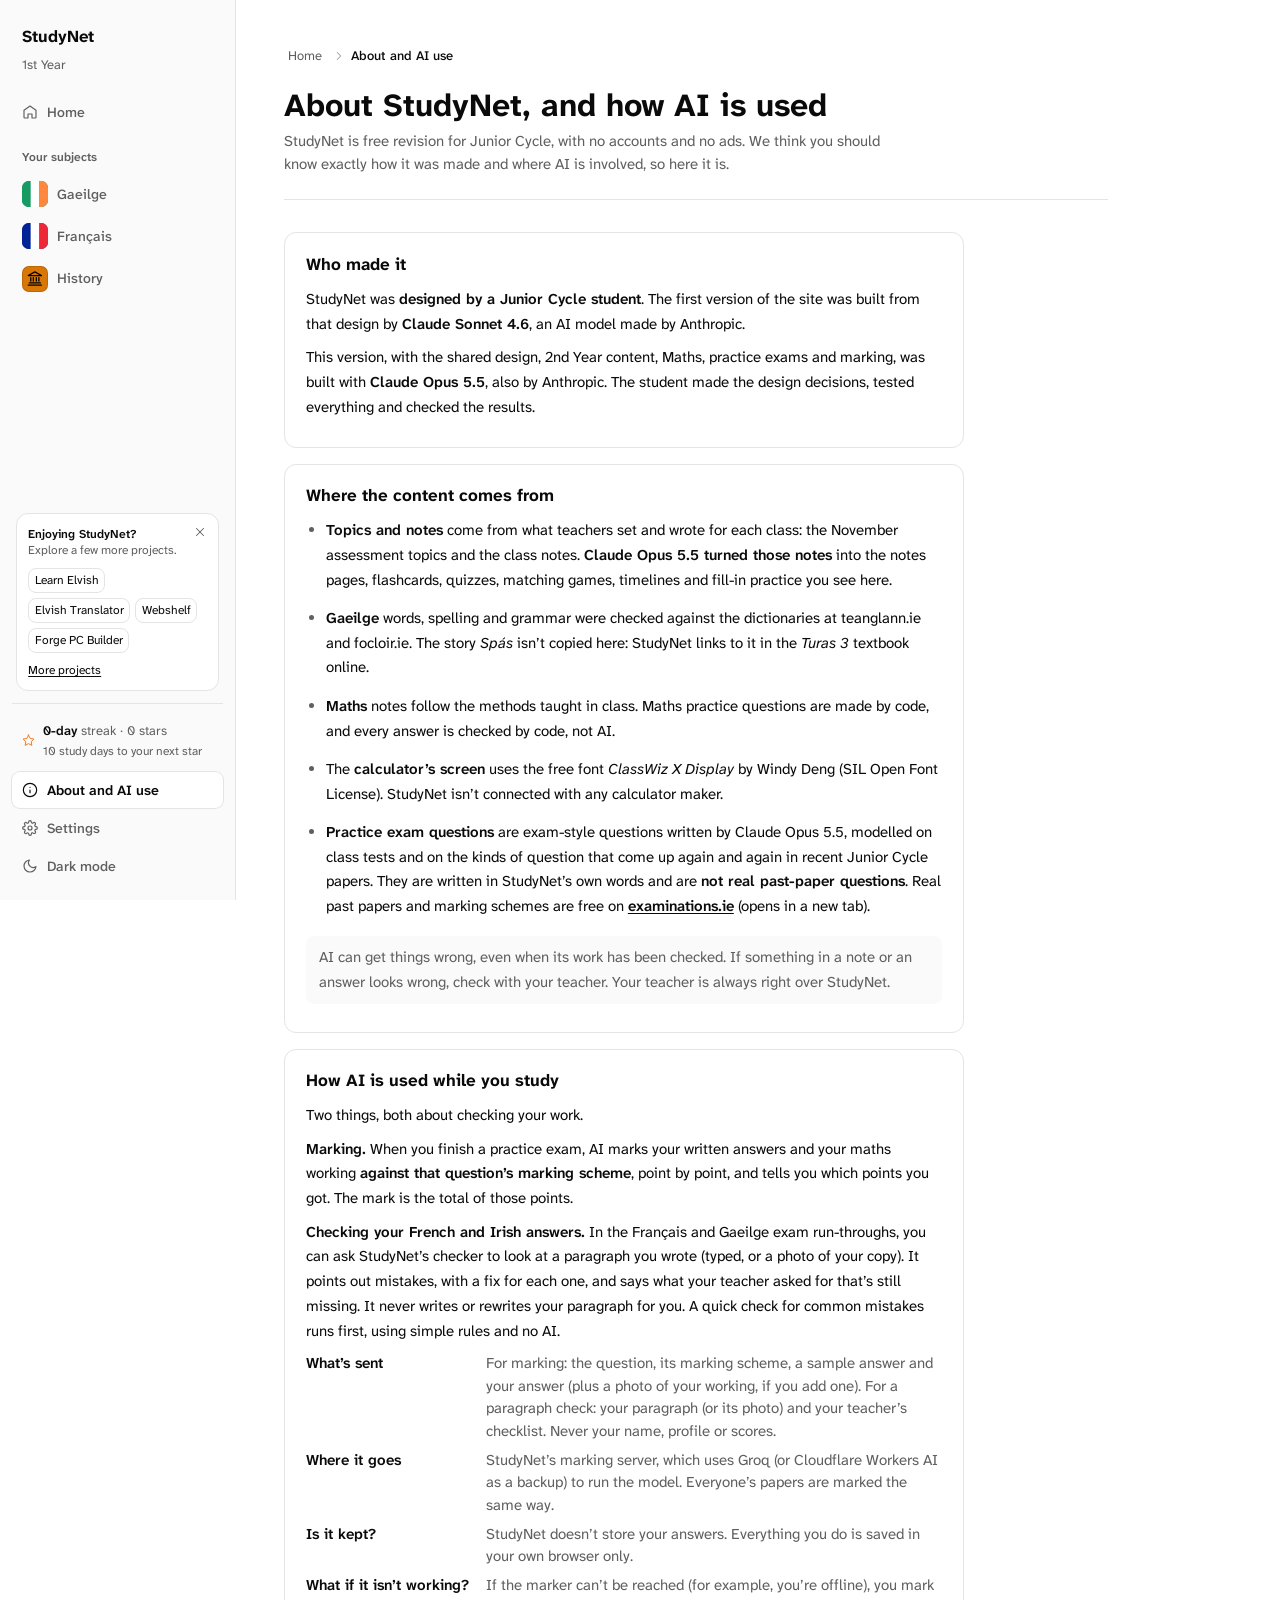
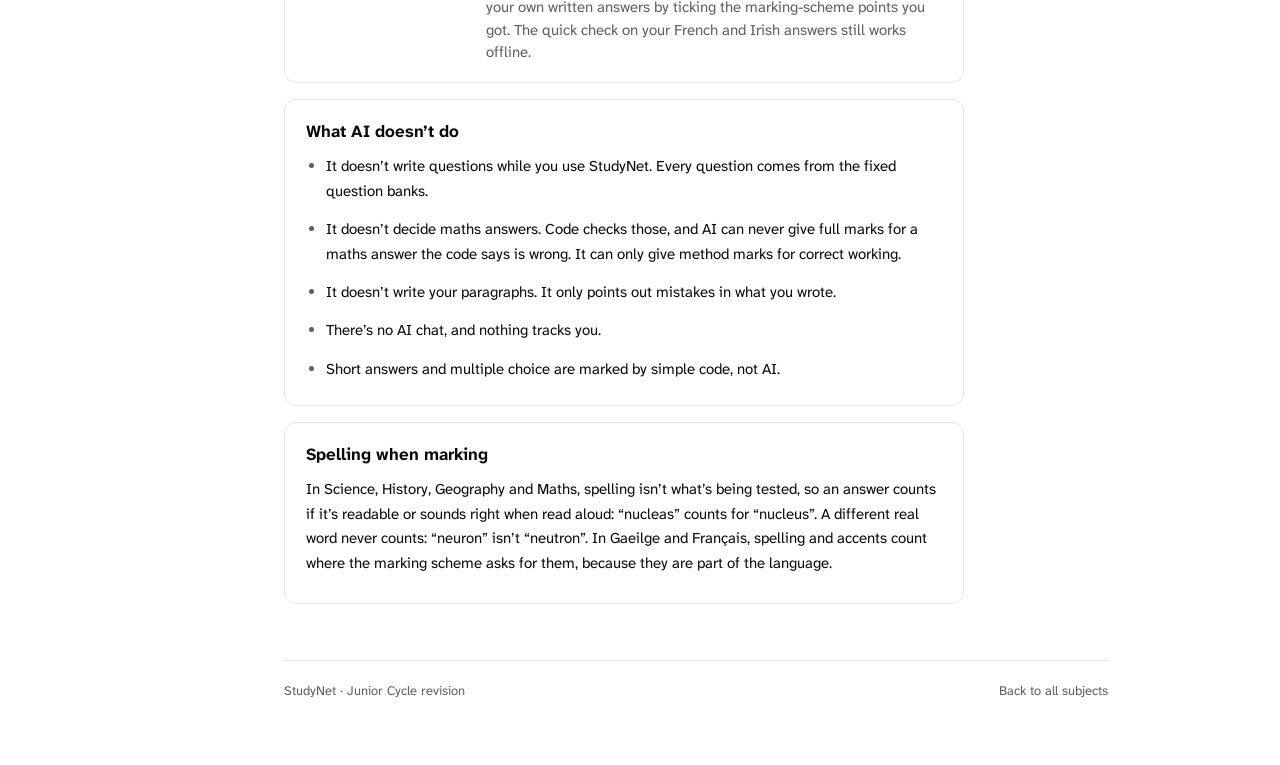
==== commit 7166acd8: "Add other project links to sidebar" ====
--- a/about.html
+++ b/about.html
@@ -14,8 +14,8 @@
 <link rel="preconnect" href="https://fonts.googleapis.com">
 <link rel="preconnect" href="https://fonts.gstatic.com" crossorigin>
 <link href="https://fonts.googleapis.com/css2?family=Atkinson+Hyperlegible+Next:wght@400..700&display=swap" rel="stylesheet">
-<link rel="stylesheet" href="app.css?v=44">
-<script src="shared.js?v=44"></script>
+<link rel="stylesheet" href="app.css?v=52">
+<script src="shared.js?v=52"></script>
 </head>
 <body>
 <noscript><p style="padding:2rem">StudyNet needs JavaScript to run.</p></noscript>
--- a/app.css
+++ b/app.css
@@ -51,10 +51,20 @@
 .sb-link[aria-current="page"]{background:var(--bg);color:var(--fg);font-weight:600;box-shadow:0 0 0 1px var(--border);}
 .sb-link .icon{width:16px;height:16px;}
 .sb-link .sb-pct{margin-left:auto;font-size:.8125rem;color:var(--muted);font-weight:500;}
-.sb-spacer{flex:1;min-height:1.5rem;}
+.sb-spacer{flex:1;min-height:1.5rem;display:flex;flex-direction:column;justify-content:flex-end;}
 .sb-foot{display:flex;flex-direction:column;gap:2px;border-top:1px solid var(--border);padding-top:.75rem;}
 .sb-streak{display:flex;align-items:center;gap:.55rem;padding:.35rem .6rem .6rem;font-size:.8125rem;color:var(--muted);}
 .sb-streak b{color:var(--fg);font-weight:600;}
+.sb-projects{position:relative;margin:.3rem .25rem .75rem;padding:.7rem;border:1px solid var(--border);border-radius:var(--radius-lg);background:var(--bg);color:var(--muted);font-size:.75rem;line-height:1.4;}
+.sb-projects p{margin:0 1.4rem .55rem 0;}
+.sb-projects b{color:var(--fg);font-weight:600;}
+.sb-project-close{position:absolute;top:.25rem;right:.25rem;display:flex;align-items:center;justify-content:center;width:28px;height:28px;padding:0;border:0;border-radius:var(--radius);background:transparent;color:var(--muted);cursor:pointer;}
+.sb-project-close:hover{background:var(--hover);color:var(--fg);}
+.sb-project-close .icon{width:14px;height:14px;}
+.sb-project-links{display:flex;flex-wrap:wrap;gap:.3rem;}
+.sb-project-links a{padding:.2rem .35rem;border:1px solid var(--border);border-radius:var(--radius);color:var(--fg);text-decoration:none;}
+.sb-project-links a:hover{background:var(--hover);}
+.sb-project-all{display:inline-block;margin-top:.55rem;color:var(--fg);text-decoration:underline;text-underline-offset:2px;}
 .star{color:var(--star);}
 .logo{--s:26px;width:var(--s);height:var(--s);border-radius:7px;flex-shrink:0;display:inline-flex;align-items:center;justify-content:center;
   background:var(--sc);color:var(--sc-ink);overflow:hidden;box-shadow:inset 0 0 0 1px color-mix(in srgb,var(--fg) 14%,transparent);}
@@ -140,6 +150,11 @@
 .notice b{color:var(--fg);font-weight:600;}
 .notice .link{color:var(--fg);text-decoration:underline;text-underline-offset:2px;}
 .notice .icon{width:17px;height:17px;flex-shrink:0;margin-top:.15rem;color:var(--fg);}
+.update-notice{position:fixed;z-index:200;left:1rem;right:1rem;bottom:max(1rem,env(safe-area-inset-bottom));max-width:42rem;margin:0 auto;padding:.8rem 1rem;display:flex;align-items:center;justify-content:space-between;gap:1rem;border:1px solid var(--border);border-radius:var(--radius-lg);background:var(--panel);color:var(--muted);box-shadow:0 8px 28px rgba(0,0,0,.18);font-size:.875rem;line-height:1.45;}
+.update-notice p{margin:0;}
+.update-notice b{color:var(--fg);font-weight:600;}
+.update-actions{display:flex;gap:.5rem;flex-shrink:0;}
+@media(max-width:600px){.update-notice{align-items:flex-start;flex-direction:column;gap:.65rem;}.update-actions{width:100%;}.update-actions .btn{flex:1;}}
 
 /* ── Rows (subjects, topics) ─────────────────────────────────── */
 .rows{border:1px solid var(--border);border-radius:var(--radius-lg);overflow:hidden;}
@@ -1058,3 +1073,13 @@
 .gap-ans{font-size:.8125rem;color:var(--muted);margin:0 .3rem 0 .1rem;}
 .lw-miss{text-decoration:underline;text-decoration-style:wavy;text-decoration-color:var(--danger);text-underline-offset:4px;font-weight:600;}
 .lw-extra{text-decoration:line-through;}
+
+/* Revision-list drill (course.js) */
+.drill{border:1px solid var(--border);border-radius:var(--radius-lg);padding:1.25rem;display:grid;gap:1rem;max-width:44rem;}
+.drill .course-sub{display:flex;align-items:center;gap:.75rem;flex-wrap:wrap;}
+.drill-q{font-size:1.25rem;font-weight:700;line-height:1.4;}
+.drill-a{border-left:3px solid var(--sc-line);padding:.6rem 1rem;font-size:1.0625rem;line-height:1.6;background:var(--panel);border-radius:0 var(--radius) var(--radius) 0;}
+.drill-in{min-height:64px;font-size:1rem;}
+.drill-v{display:grid;gap:.25rem;}
+.drill-v.ok b{display:inline-flex;align-items:center;gap:.35rem;}
+.drill-v .icon{width:1.1rem;height:1.1rem;}
